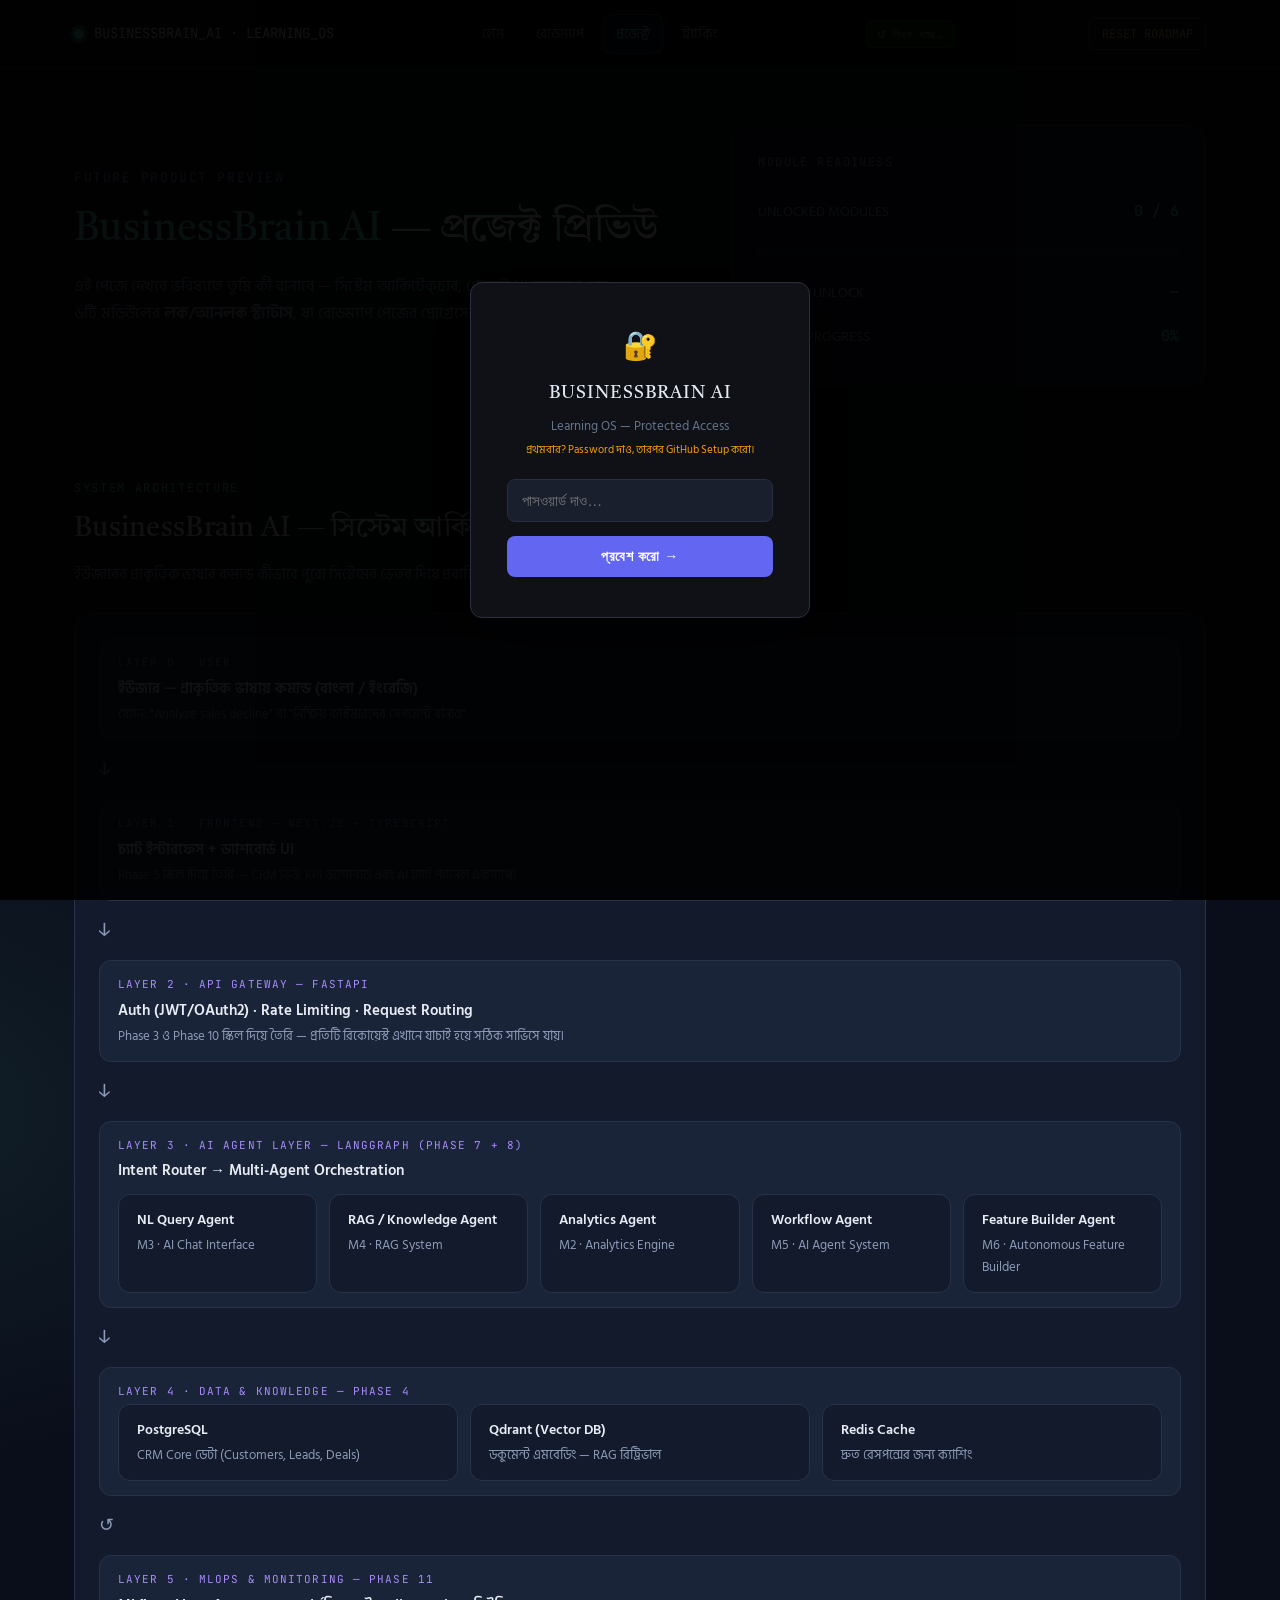
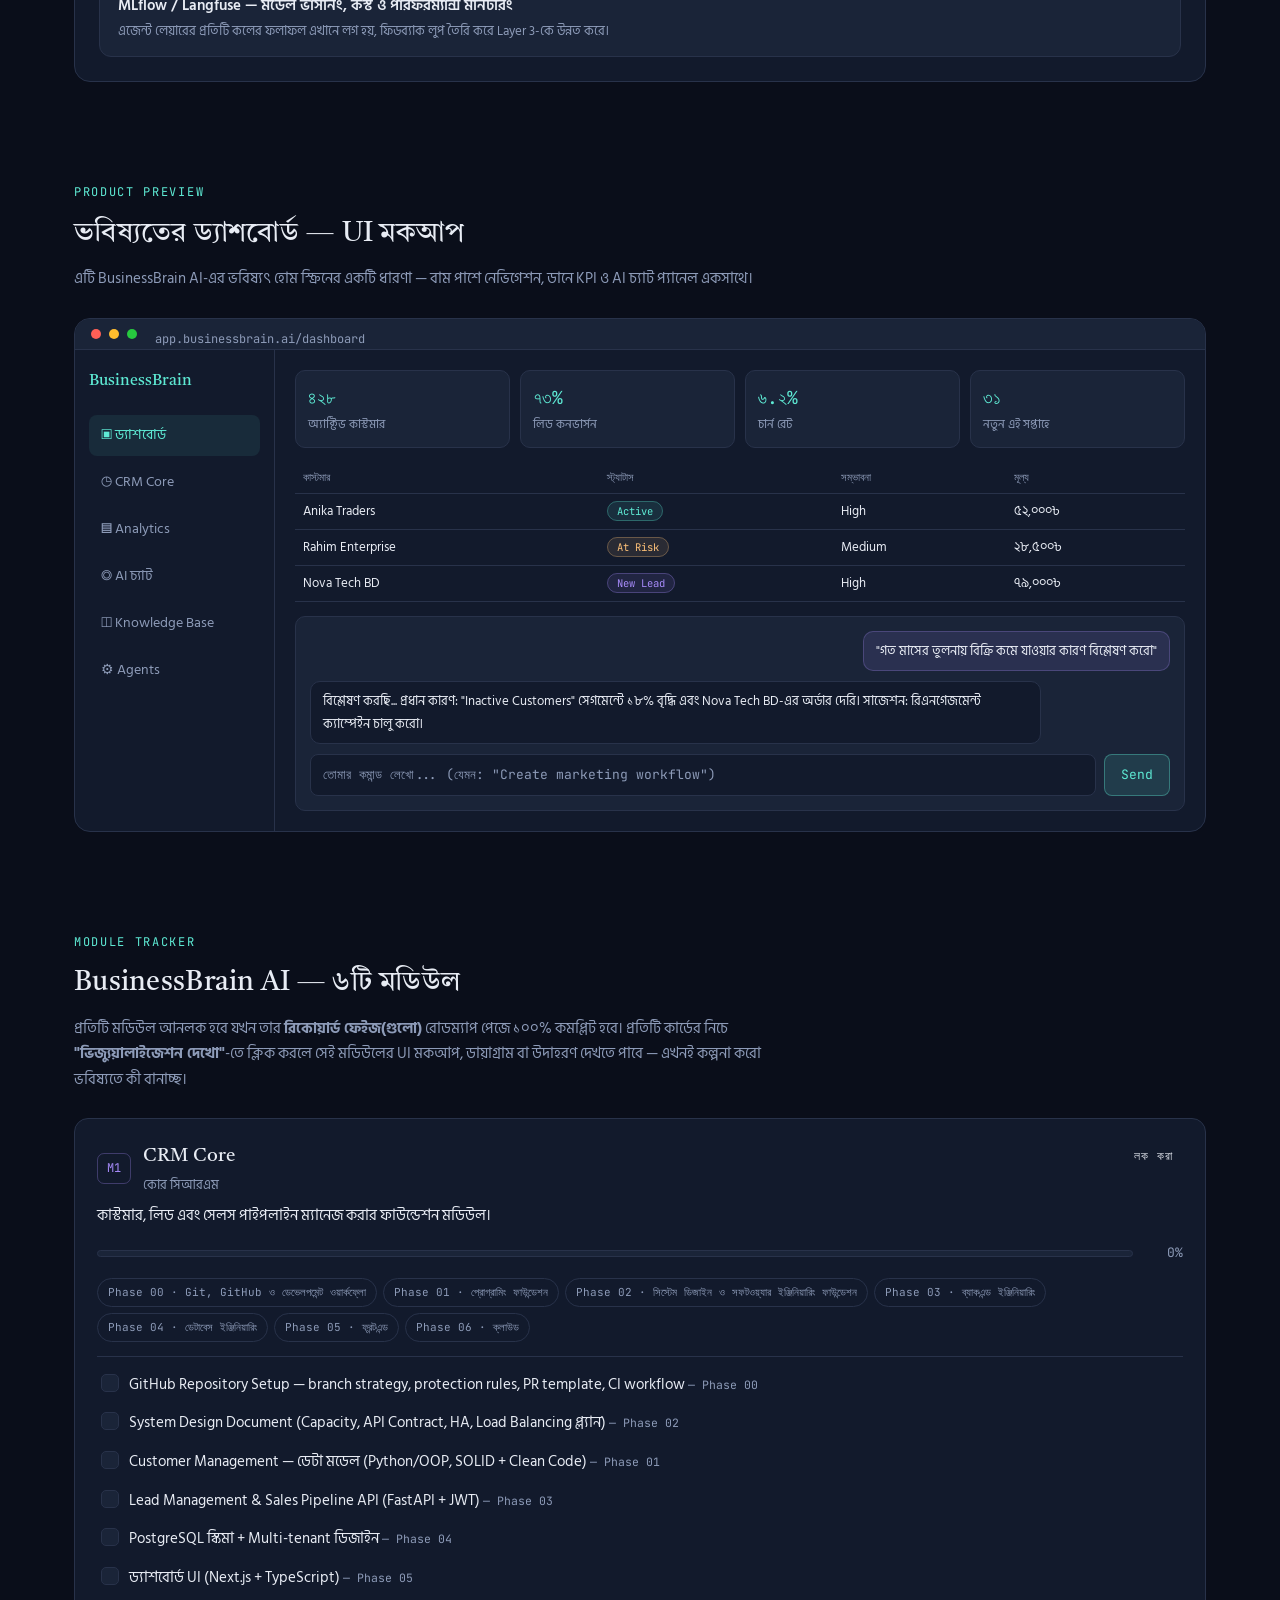
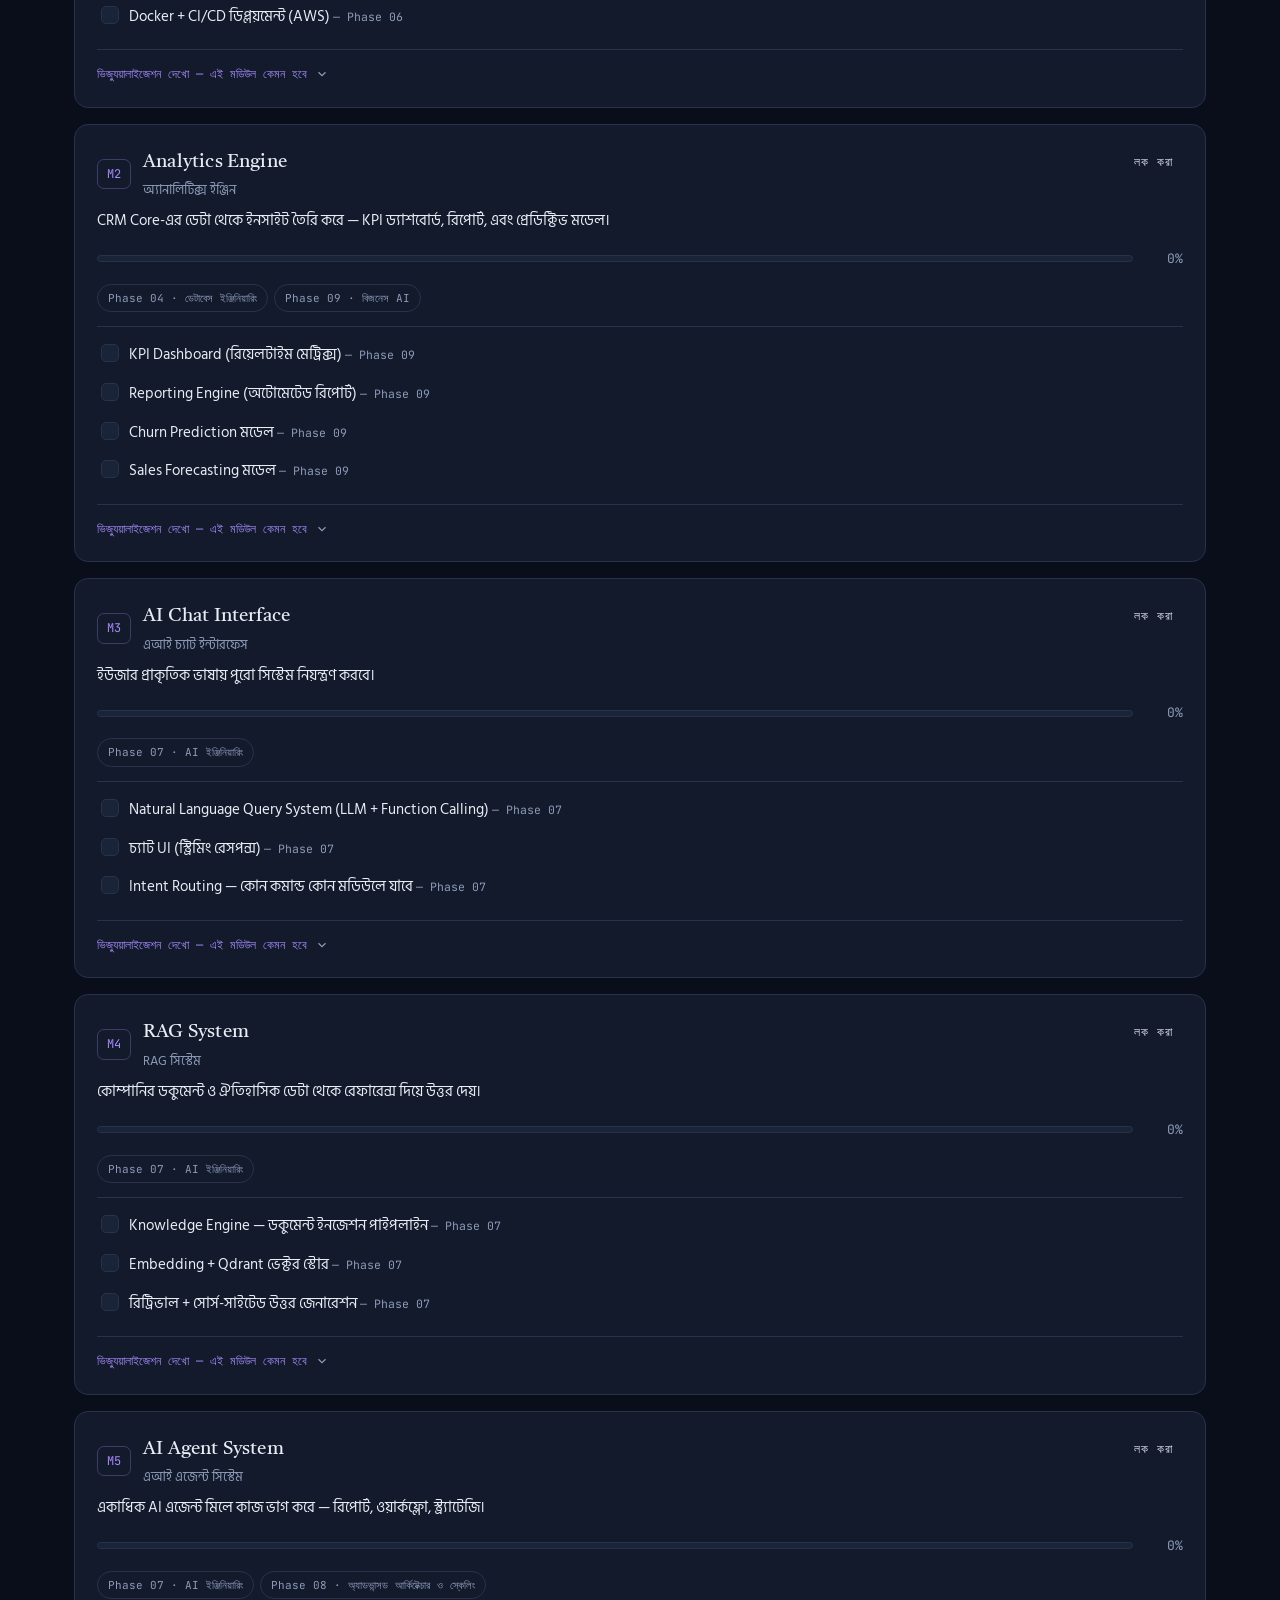
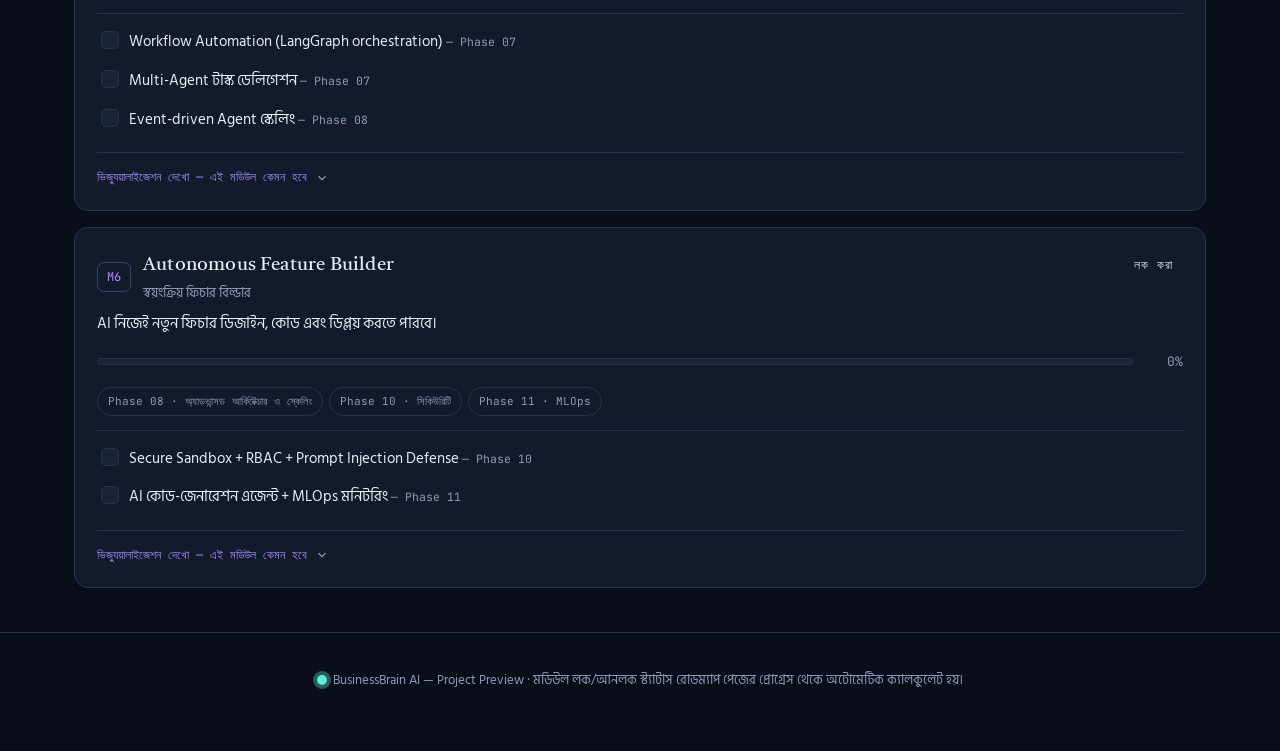
==== project.html @ 268c4698 "uodate" ====
<!DOCTYPE html>
<html lang="bn">
<head>
<meta charset="UTF-8">
<meta name="viewport" content="width=device-width, initial-scale=1.0">
<title>প্রজেক্ট — BusinessBrain AI Learning OS</title>
<link rel="stylesheet" href="assets/style.css">
</head>
<body>

<nav class="topnav">
  <div class="topnav-inner">
    <div class="brand"><span class="brand-dot"></span>BUSINESSBRAIN_AI · LEARNING_OS</div>
    <div class="page-links">
      <a href="index.html">হোম</a>
      <a href="roadmap.html">রোডম্যাপ</a>
      <a href="project.html" class="active">প্রজেক্ট</a>
      <a href="tracking.html">ট্র্যাকিং</a>
    </div>
    <span id="bbSyncBadge" class="bb-sync-badge bb-sync-idle" style="font-size:11px;">○ GitHub</span>
    <button class="reset-btn" onclick="resetAll()">RESET ROADMAP</button>
  </div>
</nav>

<header class="hero">
  <div class="wrap hero-grid">
    <div>
      <p class="eyebrow">Future Product Preview</p>
      <h1><span class="hl">BusinessBrain AI</span> — প্রজেক্ট প্রিভিউ</h1>
      <p class="hero-sub">এই পেজে দেখবে ভবিষ্যতে তুমি কী বানাবে — সিস্টেম আর্কিটেক্চার, প্রোডাক্ট UI মকআপ এবং ৬টি মডিউলের <strong>লক/আনলক স্ট্যাটাস</strong>, যা রোডম্যাপ পেজের প্রোগ্রেসের সাথে লাইভ সিঙ্ক থাকে।</p>
    </div>
    <div class="status-panel">
      <h4>Module Readiness</h4>
      <div class="status-row"><span>UNLOCKED MODULES</span><strong id="unlockedOut">0 / 6</strong></div>
      <div class="progress-track"><div class="progress-fill" id="moduleFill"></div></div>
      <div class="status-row"><span>NEXT TO UNLOCK</span><strong id="nextOut">—</strong></div>
      <div class="status-row"><span>TOTAL_PROGRESS</span><strong id="progressOut">0%</strong></div>
    </div>
  </div>
</header>

<!-- ===================== ARCHITECTURE ===================== -->
<section id="architecture">
  <div class="wrap">
    <div class="section-head">
      <p class="section-tag">System Architecture</p>
      <h2>BusinessBrain AI — সিস্টেম আর্কিটেক্চার</h2>
      <p class="section-desc">ইউজারের প্রাকৃতিক ভাষার কমান্ড কীভাবে পুরো সিস্টেমের ভেতর দিয়ে প্রবাহিত হয়ে রেজাল্ট হয়ে ফিরে আসে — উপর থেকে নিচে।</p>
    </div>
    <div class="arch-wrap">

      <div class="arch-layer">
        <span class="arch-label">Layer 0 · User</span>
        <div class="arch-name">ইউজার — প্রাকৃতিক ভাষায় কমান্ড (বাংলা / ইংরেজি)</div>
        <div class="arch-desc">যেমন: "Analyze sales decline" বা "নিষ্ক্রিয় কাস্টমারদের সেগমেন্ট বানাও"</div>
      </div>
      <div class="arch-row"><span class="arch-arrow">↓</span></div>

      <div class="arch-layer">
        <span class="arch-label">Layer 1 · Frontend — Next.js + TypeScript</span>
        <div class="arch-name">চ্যাট ইন্টারফেস + ড্যাশবোর্ড UI</div>
        <div class="arch-desc">Phase 5 স্কিল দিয়ে তৈরি — CRM ভিউ, KPI ড্যাশবোর্ড এবং AI চ্যাট প্যানেল একসাথে।</div>
      </div>
      <div class="arch-row"><span class="arch-arrow">↓</span></div>

      <div class="arch-layer">
        <span class="arch-label">Layer 2 · API Gateway — FastAPI</span>
        <div class="arch-name">Auth (JWT/OAuth2) · Rate Limiting · Request Routing</div>
        <div class="arch-desc">Phase 3 ও Phase 10 স্কিল দিয়ে তৈরি — প্রতিটি রিকোয়েস্ট এখানে যাচাই হয়ে সঠিক সার্ভিসে যায়।</div>
      </div>
      <div class="arch-row"><span class="arch-arrow">↓</span></div>

      <div class="arch-layer">
        <span class="arch-label">Layer 3 · AI Agent Layer — LangGraph (Phase 7 + 8)</span>
        <div class="arch-name" style="margin-bottom:10px;">Intent Router → Multi-Agent Orchestration</div>
        <div class="arch-split">
          <div class="arch-layer" style="background:var(--surface);">
            <div class="arch-name" style="font-size:13.5px;">NL Query Agent</div>
            <div class="arch-desc">M3 · AI Chat Interface</div>
          </div>
          <div class="arch-layer" style="background:var(--surface);">
            <div class="arch-name" style="font-size:13.5px;">RAG / Knowledge Agent</div>
            <div class="arch-desc">M4 · RAG System</div>
          </div>
          <div class="arch-layer" style="background:var(--surface);">
            <div class="arch-name" style="font-size:13.5px;">Analytics Agent</div>
            <div class="arch-desc">M2 · Analytics Engine</div>
          </div>
          <div class="arch-layer" style="background:var(--surface);">
            <div class="arch-name" style="font-size:13.5px;">Workflow Agent</div>
            <div class="arch-desc">M5 · AI Agent System</div>
          </div>
          <div class="arch-layer" style="background:var(--surface);">
            <div class="arch-name" style="font-size:13.5px;">Feature Builder Agent</div>
            <div class="arch-desc">M6 · Autonomous Feature Builder</div>
          </div>
        </div>
      </div>
      <div class="arch-row"><span class="arch-arrow">↓</span></div>

      <div class="arch-layer">
        <span class="arch-label">Layer 4 · Data &amp; Knowledge — Phase 4</span>
        <div class="arch-split">
          <div class="arch-layer" style="background:var(--surface);">
            <div class="arch-name" style="font-size:13.5px;">PostgreSQL</div>
            <div class="arch-desc">CRM Core ডেটা (Customers, Leads, Deals)</div>
          </div>
          <div class="arch-layer" style="background:var(--surface);">
            <div class="arch-name" style="font-size:13.5px;">Qdrant (Vector DB)</div>
            <div class="arch-desc">ডকুমেন্ট এমবেডিং — RAG রিট্রিভাল</div>
          </div>
          <div class="arch-layer" style="background:var(--surface);">
            <div class="arch-name" style="font-size:13.5px;">Redis Cache</div>
            <div class="arch-desc">দ্রুত রেসপন্সের জন্য ক্যাশিং</div>
          </div>
        </div>
      </div>
      <div class="arch-row"><span class="arch-arrow">↺</span></div>

      <div class="arch-layer">
        <span class="arch-label">Layer 5 · MLOps &amp; Monitoring — Phase 11</span>
        <div class="arch-name">MLflow / Langfuse — মডেল ভার্সনিং, কস্ট ও পারফরম্যান্স মনিটরিং</div>
        <div class="arch-desc">এজেন্ট লেয়ারের প্রতিটি কলের ফলাফল এখানে লগ হয়, ফিডব্যাক লুপ তৈরি করে Layer 3-কে উন্নত করে।</div>
      </div>

    </div>
  </div>
</section>

<!-- ===================== UI MOCKUP ===================== -->
<section id="preview">
  <div class="wrap">
    <div class="section-head">
      <p class="section-tag">Product Preview</p>
      <h2>ভবিষ্যতের ড্যাশবোর্ড — UI মকআপ</h2>
      <p class="section-desc">এটি BusinessBrain AI-এর ভবিষ্যৎ হোম স্ক্রিনের একটি ধারণা — বাম পাশে নেভিগেশন, ডানে KPI ও AI চ্যাট প্যানেল একসাথে।</p>
    </div>
    <div class="mockup-frame">
      <div class="mockup-titlebar">
        <span class="r"></span><span class="y"></span><span class="g"></span>
        <span class="url">app.businessbrain.ai/dashboard</span>
      </div>
      <div class="mockup-body">
        <div class="mockup-sidebar">
          <div class="logo">BusinessBrain</div>
          <div class="mockup-nav-item active">▣ ড্যাশবোর্ড</div>
          <div class="mockup-nav-item">◷ CRM Core</div>
          <div class="mockup-nav-item">▤ Analytics</div>
          <div class="mockup-nav-item">◎ AI চ্যাট</div>
          <div class="mockup-nav-item">◫ Knowledge Base</div>
          <div class="mockup-nav-item">⚙ Agents</div>
        </div>
        <div class="mockup-main">
          <div class="mockup-kpi-row">
            <div class="mockup-kpi"><div class="v">৪২৮</div><div class="l">অ্যাক্টিভ কাস্টমার</div></div>
            <div class="mockup-kpi"><div class="v">৭৩%</div><div class="l">লিড কনভার্সন</div></div>
            <div class="mockup-kpi"><div class="v">৬.২%</div><div class="l">চার্ন রেট</div></div>
            <div class="mockup-kpi"><div class="v">৩১</div><div class="l">নতুন এই সপ্তাহে</div></div>
          </div>

          <table class="mockup-table">
            <thead><tr><th>কাস্টমার</th><th>স্ট্যাটাস</th><th>সম্ভাবনা</th><th>মূল্য</th></tr></thead>
            <tbody>
              <tr><td>Anika Traders</td><td><span class="pill green">Active</span></td><td>High</td><td>৫২,০০০৳</td></tr>
              <tr><td>Rahim Enterprise</td><td><span class="pill amber">At Risk</span></td><td>Medium</td><td>২৮,৫০০৳</td></tr>
              <tr><td>Nova Tech BD</td><td><span class="pill purple">New Lead</span></td><td>High</td><td>৭৯,০০০৳</td></tr>
            </tbody>
          </table>

          <div class="mockup-chat">
            <div class="mockup-msg user">"গত মাসের তুলনায় বিক্রি কমে যাওয়ার কারণ বিশ্লেষণ করো"</div>
            <div class="mockup-msg ai">বিশ্লেষণ করছি... প্রধান কারণ: "Inactive Customers" সেগমেন্টে ১৮% বৃদ্ধি এবং Nova Tech BD-এর অর্ডার দেরি। সাজেশন: রিএনগেজমেন্ট ক্যাম্পেইন চালু করো।</div>
            <div class="mockup-input">
              <div>তোমার কমান্ড লেখো... (যেমন: "Create marketing workflow")</div>
              <button>Send</button>
            </div>
          </div>
        </div>
      </div>
    </div>
  </div>
</section>

<!-- ===================== MODULE TRACKER ===================== -->
<section id="modules">
  <div class="wrap">
    <div class="section-head">
      <p class="section-tag">Module Tracker</p>
      <h2>BusinessBrain AI — ৬টি মডিউল</h2>
      <p class="section-desc">প্রতিটি মডিউল আনলক হবে যখন তার <strong>রিকোয়ার্ড ফেইজ(গুলো)</strong> রোডম্যাপ পেজে ১০০% কমপ্লিট হবে। প্রতিটি কার্ডের নিচে <strong>"ভিজ্যুয়ালাইজেশন দেখো"</strong>-তে ক্লিক করলে সেই মডিউলের UI মকআপ, ডায়াগ্রাম বা উদাহরণ দেখতে পাবে — এখনই কল্পনা করো ভবিষ্যতে কী বানাচ্ছ।</p>
    </div>
    <div class="module-grid" id="moduleGrid"></div>
  </div>
</section>

<footer>
  <span class="brand-dot"></span>BusinessBrain AI — Project Preview · মডিউল লক/আনলক স্ট্যাটাস রোডম্যাপ পেজের প্রোগ্রেস থেকে অটোমেটিক ক্যালকুলেট হয়।
</footer>

<script src="assets/data.js"></script>
<script>
const phaseTitleMap = {};
ROADMAP.forEach(p => phaseTitleMap[p.id] = p);

const moduleGrid = document.getElementById('moduleGrid');

function chevronSVG(){
  return '<svg class="chevron" width="14" height="14" viewBox="0 0 24 24" fill="none" stroke="currentColor" stroke-width="2"><path d="M6 9l6 6 6-6"/></svg>';
}

function moduleVisualHTML(modId){
  if(modId === 'm1'){
    return `
      <p class="preview-subtitle">CRM Core চালু হলে এমন একটি Lead Pipeline (Kanban Board) দেখতে পাবে — প্রতিটি কার্ড একজন কাস্টমার/ডিল, কলামগুলো পাইপলাইন স্টেজ।</p>
      <div class="preview-block">
        <span class="preview-block-title">Lead Pipeline — Kanban Board</span>
        <div class="kanban-board">
          <div class="kanban-col">
            <span class="kanban-col-title">নতুন লিড</span>
            <div class="kanban-card">Bashundhara Group<span class="v">৮৫,০০০৳</span></div>
            <div class="kanban-card">Walton Digi-Tech<span class="v">৪২,০০০৳</span></div>
          </div>
          <div class="kanban-col">
            <span class="kanban-col-title">যোগাযোগ হয়েছে</span>
            <div class="kanban-card">Pran Group<span class="v">৬০,০০০৳</span></div>
            <div class="kanban-card">Nova Tech BD<span class="v">৭৯,০০০৳</span></div>
          </div>
          <div class="kanban-col">
            <span class="kanban-col-title">প্রস্তাব পাঠানো</span>
            <div class="kanban-card">Square Pharma<span class="v">১,২০,০০০৳</span></div>
          </div>
          <div class="kanban-col">
            <span class="kanban-col-title">জিতেছে ✓</span>
            <div class="kanban-card">Akij Group<span class="v">৯৫,০০০৳</span></div>
          </div>
        </div>
      </div>
      <div class="preview-block">
        <span class="preview-block-title">Customer 360° ভিউ</span>
        <p style="font-size:13.5px; color:var(--text); margin:0;">কোনো কার্ডে ক্লিক করলে সেই কাস্টমারের সম্পূর্ণ হিস্টোরি দেখা যাবে — যোগাযোগের তথ্য, অতীত অর্ডার, AI চ্যাট-এর মাধ্যমে দেওয়া নোট এবং Analytics Engine থেকে পাওয়া রিস্ক স্কোর — সব এক জায়গায়।</p>
      </div>
    `;
  }

  if(modId === 'm2'){
    return `
      <p class="preview-subtitle">Analytics Engine CRM Core-এর ডেটা থেকে এই ধরনের KPI চার্ট, সেগমেন্টেশন এবং রিস্ক রিপোর্ট তৈরি করবে।</p>
      <div class="preview-block">
        <span class="preview-block-title">মাসিক সেলস ফোরকাস্ট (লাখ টাকা)</span>
        <div class="bar-chart">
          <div class="bar-col"><span class="bv">৪২</span><div class="bar" style="height:70%;"></div><span class="bl">জানু</span></div>
          <div class="bar-col"><span class="bv">৪৮</span><div class="bar" style="height:80%;"></div><span class="bl">ফেব</span></div>
          <div class="bar-col"><span class="bv">৪৫</span><div class="bar" style="height:75%;"></div><span class="bl">মার্চ</span></div>
          <div class="bar-col"><span class="bv">৫২</span><div class="bar" style="height:87%;"></div><span class="bl">এপ্রিল</span></div>
          <div class="bar-col"><span class="bv">৬০</span><div class="bar" style="height:100%;"></div><span class="bl">মে</span></div>
          <div class="bar-col"><span class="bv">৫৮</span><div class="bar" style="height:97%;"></div><span class="bl">জুন</span></div>
        </div>
      </div>
      <div class="preview-block">
        <span class="preview-block-title">কাস্টমার সেগমেন্ট ব্রেকডাউন</span>
        <div class="donut-row">
          <div class="donut" style="background:conic-gradient(var(--accent) 0% 55%, var(--warn) 55% 80%, var(--border) 80% 100%);">
            <div class="donut-hole">৪২৮<br>টোটাল</div>
          </div>
          <div class="donut-legend">
            <div><span class="legend-dot" style="background:var(--accent);"></span>Active — ৫৫%</div>
            <div><span class="legend-dot" style="background:var(--warn);"></span>At Risk — ২৫%</div>
            <div><span class="legend-dot" style="background:var(--border);"></span>Inactive — ২০%</div>
          </div>
        </div>
      </div>
      <div class="preview-block">
        <span class="preview-block-title">চার্ন রিস্ক — টপ ৩</span>
        <table class="mockup-table">
          <thead><tr><th>কাস্টমার</th><th>রিস্ক স্কোর</th><th>সাজেশন</th></tr></thead>
          <tbody>
            <tr><td>Rahim Enterprise</td><td><span class="pill amber">৭৮%</span></td><td>রিএনগেজমেন্ট কল</td></tr>
            <tr><td>Nova Tech BD</td><td><span class="pill amber">৬৫%</span></td><td>ডিসকাউন্ট অফার</td></tr>
            <tr><td>City Traders</td><td><span class="pill green">৩১%</span></td><td>নিয়মিত ফলোআপ</td></tr>
          </tbody>
        </table>
      </div>
    `;
  }

  if(modId === 'm3'){
    return `
      <p class="preview-subtitle">AI Chat Interface ইউজারের লেখা কমান্ড বুঝে সঠিক এজেন্টে রাউট করবে এবং স্ট্রিমিং রেসপন্স দেখাবে।</p>
      <div class="preview-block">
        <span class="preview-block-title">উদাহরণ কথোপকথন</span>
        <div class="mockup-chat" style="flex:none;">
          <div class="mockup-msg user">"এই মাসের মোট সেল কত হয়েছে?"</div>
          <div class="mockup-msg ai">এই মাসে মোট বিক্রি ৫৮ লাখ টাকা — গত মাসের তুলনায় ৩.৬% কম। বিস্তারিত চার্ট Analytics Engine-এ দেখানো হচ্ছে।</div>
          <div class="mockup-msg user">"Create marketing workflow for inactive customers"</div>
          <div class="mockup-msg ai">Workflow Agent-কে রাউট করা হচ্ছে... ২০% নিষ্ক্রিয় কাস্টমারদের জন্য একটি ৩-স্টেপ রিএনগেজমেন্ট ক্যাম্পেইন তৈরি হয়েছে — অনুমোদনের জন্য অপেক্ষা করছে।</div>
        </div>
      </div>
      <div class="preview-block">
        <span class="preview-block-title">Intent Routing — কমান্ড কোথায় যায়</span>
        <table class="mockup-table">
          <thead><tr><th>ইউজার কমান্ড (উদাহরণ)</th><th>রাউট হবে</th><th>মডিউল</th></tr></thead>
          <tbody>
            <tr><td>"Analyze sales decline"</td><td>Analytics Agent</td><td><span class="pill purple">M2</span></td></tr>
            <tr><td>"আমাদের রিফান্ড পলিসি কী?"</td><td>RAG / Knowledge Agent</td><td><span class="pill purple">M4</span></td></tr>
            <tr><td>"Create marketing workflow"</td><td>Workflow Agent</td><td><span class="pill purple">M5</span></td></tr>
            <tr><td>"নতুন ফিচার যুক্ত করো..."</td><td>Feature Builder Agent</td><td><span class="pill purple">M6</span></td></tr>
          </tbody>
        </table>
      </div>
    `;
  }

  if(modId === 'm4'){
    return `
      <p class="preview-subtitle">RAG System কোম্পানির ডকুমেন্ট থেকে রেফারেন্স-সহ উত্তর দেওয়ার জন্য এই পাইপলাইন অনুসরণ করবে।</p>
      <div class="preview-block">
        <span class="preview-block-title">RAG পাইপলাইন</span>
        <div class="arch-wrap" style="padding:16px;">
          <div class="arch-layer">
            <span class="arch-label">Step 1 · Source</span>
            <div class="arch-name" style="font-size:13.5px;">ডকুমেন্ট সোর্স — Policy PDF, Product Docs, পুরোনো রিপোর্ট</div>
          </div>
          <div class="arch-row"><span class="arch-arrow">↓</span></div>
          <div class="arch-layer">
            <span class="arch-label">Step 2 · Chunking</span>
            <div class="arch-name" style="font-size:13.5px;">৫০০ টোকেনের চাঙ্কে ভাগ + ওভারল্যাপ</div>
          </div>
          <div class="arch-row"><span class="arch-arrow">↓</span></div>
          <div class="arch-layer">
            <span class="arch-label">Step 3 · Embedding</span>
            <div class="arch-name" style="font-size:13.5px;">এমবেডিং মডেল — টেক্সট → ভেক্টর</div>
          </div>
          <div class="arch-row"><span class="arch-arrow">↓</span></div>
          <div class="arch-layer">
            <span class="arch-label">Step 4 · Vector Store</span>
            <div class="arch-name" style="font-size:13.5px;">Qdrant — সেমান্টিক সার্চ ইনডেক্স</div>
          </div>
          <div class="arch-row"><span class="arch-arrow">↓</span></div>
          <div class="arch-layer">
            <span class="arch-label">Step 5 · Retrieval + Generation</span>
            <div class="arch-name" style="font-size:13.5px;">ইউজার কোয়েরি → Top-K চাঙ্ক রিট্রিভ → LLM + কনটেক্সট → সোর্স-সাইটেড উত্তর</div>
          </div>
        </div>
      </div>
      <div class="preview-block">
        <span class="preview-block-title">উদাহরণ</span>
        <div class="mockup-chat" style="flex:none;">
          <div class="mockup-msg user">"আমাদের রিফান্ড পলিসি কী?"</div>
          <div class="mockup-msg ai">কোনো প্রোডাক্ট ডেলিভারির ৭ দিনের মধ্যে রিটার্ন করা গেলে ফুল রিফান্ড দেওয়া হয়। <span class="pill green">সূত্র: Refund_Policy.pdf, পৃষ্ঠা ৩</span></div>
        </div>
      </div>
    `;
  }

  if(modId === 'm5'){
    return `
      <p class="preview-subtitle">AI Agent System একসাথে একাধিক এজেন্ট চালিয়ে জটিল কমান্ড সম্পন্ন করবে এবং নিজে থেকে ওয়ার্কফ্লো চালাতে পারবে।</p>
      <div class="preview-block">
        <span class="preview-block-title">মাল্টি-এজেন্ট অর্কেস্ট্রেশন</span>
        <div class="arch-wrap" style="padding:16px;">
          <div class="arch-layer">
            <span class="arch-label">Input</span>
            <div class="arch-name" style="font-size:13.5px;">ইউজার কমান্ড (Natural Language)</div>
          </div>
          <div class="arch-row"><span class="arch-arrow">↓</span></div>
          <div class="arch-layer">
            <span class="arch-label">Orchestrator</span>
            <div class="arch-name" style="font-size:13.5px;">Router Agent (LangGraph) — টাস্ক ভেঙে সাব-এজেন্টদের দেয়</div>
          </div>
          <div class="arch-row"><span class="arch-arrow">↓</span></div>
          <div class="arch-split">
            <div class="arch-layer" style="background:var(--surface);"><div class="arch-name" style="font-size:13px;">Analytics Agent</div></div>
            <div class="arch-layer" style="background:var(--surface);"><div class="arch-name" style="font-size:13px;">CRM Agent</div></div>
            <div class="arch-layer" style="background:var(--surface);"><div class="arch-name" style="font-size:13px;">RAG Agent</div></div>
            <div class="arch-layer" style="background:var(--surface);"><div class="arch-name" style="font-size:13px;">Notification Agent</div></div>
          </div>
          <div class="arch-row"><span class="arch-arrow">↓</span></div>
          <div class="arch-layer">
            <span class="arch-label">Output</span>
            <div class="arch-name" style="font-size:13.5px;">সব এজেন্টের রেজাল্ট একসাথে করে চূড়ান্ত উত্তর/অ্যাকশন</div>
          </div>
        </div>
      </div>
      <div class="preview-block">
        <span class="preview-block-title">উদাহরণ: অটোমেটেড ওয়ার্কফ্লো</span>
        <div class="flow-row">
          <div class="flow-box"><span class="ft">Trigger</span>নতুন লিড তৈরি হলে</div>
          <span class="flow-arrow">→</span>
          <div class="flow-box"><span class="ft">Wait</span>৫ মিনিট পর</div>
          <span class="flow-arrow">→</span>
          <div class="flow-box"><span class="ft">Action</span>ওয়েলকাম ইমেইল পাঠাও</div>
          <span class="flow-arrow">→</span>
          <div class="flow-box"><span class="ft">Action</span>CRM-এ স্ট্যাটাস আপডেট করো</div>
        </div>
      </div>
    `;
  }

  if(modId === 'm6'){
    return `
      <p class="preview-subtitle">Autonomous Feature Builder একটি ফিডব্যাক লুপ — নতুন ফিচার রিকোয়েস্ট থেকে শুরু করে নিরাপদে কোড জেনারেট, টেস্ট ও ডিপ্লয় করা পর্যন্ত।</p>
      <div class="preview-block">
        <span class="preview-block-title">ফিচার বিল্ড লুপ</span>
        <div class="arch-wrap" style="padding:16px;">
          <div class="arch-layer">
            <span class="arch-label">Step 1</span>
            <div class="arch-name" style="font-size:13.5px;">ফিচার রিকোয়েস্ট / রোডম্যাপ গ্যাপ ডিটেকশন</div>
          </div>
          <div class="arch-row"><span class="arch-arrow">↓</span></div>
          <div class="arch-layer">
            <span class="arch-label">Step 2</span>
            <div class="arch-name" style="font-size:13.5px;">AI Code-Gen Agent — কোড + টেস্ট লেখে</div>
          </div>
          <div class="arch-row"><span class="arch-arrow">↓</span></div>
          <div class="arch-layer">
            <span class="arch-label">Step 3</span>
            <div class="arch-name" style="font-size:13.5px;">Secure Sandbox-এ টেস্ট (RBAC + Prompt Injection Defense)</div>
          </div>
          <div class="arch-row"><span class="arch-arrow">↓</span></div>
          <div class="arch-layer">
            <span class="arch-label">Step 4</span>
            <div class="arch-name" style="font-size:13.5px;">হিউম্যান রিভিউ গেট — অনুমোদন</div>
          </div>
          <div class="arch-row"><span class="arch-arrow">↓</span></div>
          <div class="arch-layer">
            <span class="arch-label">Step 5</span>
            <div class="arch-name" style="font-size:13.5px;">ডিপ্লয় + MLOps মনিটরিং (MLflow/Langfuse)</div>
          </div>
          <div class="arch-row"><span class="arch-arrow">↺</span></div>
        </div>
      </div>
      <div class="preview-block">
        <span class="preview-block-title">উদাহরণ ফিচার রিকোয়েস্ট</span>
        <div class="feature-card">
          <div class="req"><span class="label">Request</span>"কাস্টমারদের জন্মদিনে অটো-ডিসকাউন্ট কুপন পাঠাও"</div>
          <div class="step-list">
            <div class="step-row">কোড জেনারেট হয়েছে <span class="pill green">✓ সম্পন্ন</span></div>
            <div class="step-row">স্যান্ডবক্স টেস্ট পাস <span class="pill green">✓ সম্পন্ন</span></div>
            <div class="step-row">হিউম্যান রিভিউ <span class="pill amber">⏳ অপেক্ষমান</span></div>
            <div class="step-row">প্রোডাকশন ডিপ্লয় <span class="pill purple">— বাকি</span></div>
          </div>
        </div>
      </div>
    `;
  }

  return '';
}

function buildModuleCard(mod){
  const card = document.createElement('div');
  card.className = 'module-card';
  card.id = mod.id;

  const reqPills = mod.requiredPhases.map(pid => {
    const ph = phaseTitleMap[pid];
    return `<span class="req-pill" id="req-${mod.id}-${pid}">Phase ${ph.num} · ${ph.title}</span>`;
  }).join('');

  const subtasks = mod.subtasks.map((st, i) => {
    const id = mod.id + '-s' + i;
    const ph = phaseTitleMap[st.phase];
    return `<label class="check"><input type="checkbox" data-id="${id}"><span class="box"></span><span class="label-text">${st.name} <span class="mono" style="color:var(--muted); font-size:11.5px;">— Phase ${ph.num}</span></span></label>`;
  }).join('');

  card.innerHTML = `
    <div class="module-head">
      <div class="module-head-left">
        <span class="module-code">${mod.code}</span>
        <div>
          <h3>${mod.name}</h3>
          <div class="module-sub">${mod.name_bn}</div>
        </div>
      </div>
      <span class="status-badge" id="badge-${mod.id}">লক করা</span>
    </div>
    <p class="desc">${mod.desc}</p>
    <div class="module-progress-row">
      <div class="mini-progress"><div class="mini-fill" id="fill-${mod.id}"></div></div>
      <span class="mini-pct" id="pct-${mod.id}">0%</span>
    </div>
    <div class="req-row">${reqPills}</div>
    <div class="subtask-list">${subtasks}</div>
    <details class="module-preview">
      <summary>ভিজ্যুয়ালাইজেশন দেখো — এই মডিউল কেমন হবে ${chevronSVG()}</summary>
      ${moduleVisualHTML(mod.id)}
    </details>
  `;
  return card;
}

MODULES.forEach(mod => moduleGrid.appendChild(buildModuleCard(mod)));

const state = bbLoadProgress();
document.querySelectorAll('input[type="checkbox"][data-id]').forEach(cb => {
  cb.checked = bbIsChecked(state, cb.dataset.id);
  cb.addEventListener('change', () => {
    bbSetChecked(state, cb.dataset.id, cb.checked);
    render();
  });
});

function render(){
  const s = bbComputeStats();

  let unlockedCount = 0;
  let nextToUnlock = null;

  MODULES.forEach(mod => {
    const m = s.perModule[mod.id];
    document.getElementById('fill-' + mod.id).style.width = m.pct + '%';
    document.getElementById('pct-' + mod.id).textContent = m.pct + '%';

    const badge = document.getElementById('badge-' + mod.id);
    const card = document.getElementById(mod.id);
    if(m.unlocked){
      badge.textContent = 'আনলকড';
      badge.className = 'status-badge unlocked';
      card.className = 'module-card unlocked';
      unlockedCount++;
    } else {
      badge.textContent = `লকড — ${m.requiredProgress}% রেডি`;
      badge.className = 'status-badge locked';
      card.className = 'module-card locked';
      if(!nextToUnlock || m.requiredProgress > nextToUnlock.pct){
        nextToUnlock = { name: mod.name, pct: m.requiredProgress };
      }
    }

    mod.requiredPhases.forEach(pid => {
      const pill = document.getElementById(`req-${mod.id}-${pid}`);
      if(s.perPhase[pid].pct === 100) pill.classList.add('done');
      else pill.classList.remove('done');
    });
  });

  document.getElementById('unlockedOut').textContent = unlockedCount + ' / ' + MODULES.length;
  document.getElementById('moduleFill').style.width = Math.round((unlockedCount / MODULES.length) * 100) + '%';
  document.getElementById('nextOut').textContent = nextToUnlock ? `${nextToUnlock.name} (${nextToUnlock.pct}%)` : 'সব আনলকড!';
  document.getElementById('progressOut').textContent = s.overallPct + '%';
}

function resetAll(){
  const sure = confirm('তুমি কি নিশ্চিত? "RESET ROADMAP" — এই কমান্ডে সম্পূর্ণ প্রোগ্রেস ০% এ ফিরে যাবে (সব পেজে)।');
  if(!sure) return;
  bbResetProgress();
  document.querySelectorAll('input[type="checkbox"][data-id]').forEach(cb => cb.checked = false);
  render();
}

async function init() {
  const result = await bbInitPage();
  if (result.shareMode) {
    const resetBtn = document.querySelector('.reset-btn');
    if (resetBtn) resetBtn.style.display = 'none';
    const ghBtn = document.getElementById('ghSetupBtn');
    if (ghBtn) ghBtn.style.display = 'none';
    const shareBtn = document.getElementById('shareBtn');
    if (shareBtn) shareBtn.style.display = 'none';
    const banner = document.createElement('div');
    banner.style.cssText = 'background:#1e293b;color:#94a3b8;text-align:center;padding:8px;font-size:12px;letter-spacing:0.5px;';
    banner.textContent = '👁 VIEW ONLY — শেয়ার লিংকে এসেছো, কোনো পরিবর্তন সেভ হবে না';
    document.body.insertBefore(banner, document.body.firstChild);
    // Disable all checkboxes
    document.querySelectorAll('input[type="checkbox"][data-id]').forEach(cb => { cb.disabled = true; });
  }
  render();
}
init();
</script>
</body>
</html>
---- assets/style.css ----
@import url('https://fonts.googleapis.com/css2?family=Tiro+Bangla:ital@0;1&family=Hind+Siliguri:wght@300;400;500;600;700&family=JetBrains+Mono:wght@400;500;700&display=swap');

:root{
  --bg:#0a0e1a;
  --surface:#121a2c;
  --surface-2:#1a2438;
  --border:#28324a;
  --text:#e8ecf4;
  --muted:#8d9bb8;
  --accent:#5eead4;
  --accent-2:#a78bfa;
  --warn:#fbbf77;
  --danger:#f4977a;
  --done-glow: rgba(94,234,212,0.35);
  --warn-glow: rgba(251,191,119,0.30);
}

*{box-sizing:border-box;}
html{scroll-behavior:smooth;}
body{
  margin:0;
  background:
    radial-gradient(900px 500px at 85% -10%, rgba(167,139,250,0.10), transparent 60%),
    radial-gradient(900px 600px at -10% 20%, rgba(94,234,212,0.08), transparent 60%),
    var(--bg);
  color:var(--text);
  font-family:'Hind Siliguri', sans-serif;
  line-height:1.7;
  -webkit-font-smoothing:antialiased;
}
::selection{ background:rgba(94,234,212,0.25); }
a{color:var(--accent); text-decoration:none;}
h1,h2,h3,h4{ font-family:'Tiro Bangla', serif; font-weight:400; margin:0; letter-spacing:0.01em; }
.wrap{max-width:1180px; margin:0 auto; padding:0 24px;}
.mono{ font-family:'JetBrains Mono', monospace; }

/* ---------- TOP NAV (shared across pages) ---------- */
.topnav{
  position:sticky; top:0; z-index:50;
  background:rgba(10,14,26,0.82);
  backdrop-filter:blur(10px);
  border-bottom:1px solid var(--border);
}
.topnav-inner{
  display:flex; align-items:center; justify-content:space-between;
  padding:14px 24px; max-width:1180px; margin:0 auto; gap:16px; flex-wrap:wrap;
}
.brand{
  display:flex; align-items:center; gap:10px;
  font-family:'JetBrains Mono', monospace; font-size:14px; color:var(--text); white-space:nowrap;
}
.brand-dot{ width:10px; height:10px; border-radius:50%; background:var(--accent);
  box-shadow:0 0 0 4px var(--done-glow); flex-shrink:0; }
.page-links{ display:flex; gap:6px; flex-wrap:wrap; font-size:14px; }
.page-links a{
  color:var(--muted); padding:7px 12px; border-radius:8px; border:1px solid transparent;
  transition:all .15s;
}
.page-links a:hover{ color:var(--accent); background:var(--surface-2); }
.page-links a.active{ color:var(--accent); border-color:rgba(94,234,212,0.3); background:rgba(94,234,212,0.06); }
.nav-links{ display:flex; gap:18px; flex-wrap:wrap; font-size:14px; }
.nav-links a{ color:var(--muted); }
.nav-links a:hover{ color:var(--accent); }
.reset-btn{
  font-family:'JetBrains Mono', monospace; font-size:12px;
  background:transparent; color:var(--warn);
  border:1px solid rgba(251,191,119,0.4); border-radius:6px;
  padding:7px 12px; cursor:pointer; white-space:nowrap;
  transition:background .15s, color .15s;
}
.reset-btn:hover{ background:rgba(251,191,119,0.1); }

/* ---------- HERO / PAGE HEADER ---------- */
.hero{ padding:56px 0 36px; }
.hero-grid{ display:grid; grid-template-columns: 1.3fr 1fr; gap:40px; align-items:center; }
.eyebrow{
  font-family:'JetBrains Mono', monospace; font-size:13px; letter-spacing:0.12em;
  color:var(--accent-2); text-transform:uppercase; margin:0 0 14px;
}
.hero h1{ font-size:40px; line-height:1.35; margin-bottom:16px; }
.hero h1 .hl{ color:var(--accent); }
.hero h1 .hl2{ color:var(--accent-2); }
.hero-sub{ color:var(--muted); font-size:16px; max-width:560px; }

.status-panel{
  background:var(--surface); border:1px solid var(--border); border-radius:16px; padding:26px;
}
.status-panel h4{
  font-family:'JetBrains Mono', monospace; font-size:12px; color:var(--muted);
  letter-spacing:0.12em; text-transform:uppercase; margin-bottom:18px;
}
.status-row{
  display:flex; justify-content:space-between; align-items:baseline;
  padding:9px 0; border-bottom:1px solid var(--border); font-size:14px;
}
.status-row:last-child{ border-bottom:none; }
.status-row span{ color:var(--muted); }
.status-row strong{
  font-family:'JetBrains Mono', monospace; font-weight:600; font-size:15px; color:var(--accent);
}
.progress-track{
  height:8px; border-radius:99px; background:var(--surface-2);
  overflow:hidden; margin:14px 0; border:1px solid var(--border);
}
.progress-fill{
  height:100%; width:0%;
  background:linear-gradient(90deg, var(--accent), var(--accent-2));
  border-radius:99px; transition:width .5s ease;
}

/* ---------- SECTION BASE ---------- */
section{ padding:44px 0; }
.section-head{ margin-bottom:26px; }
.section-tag{
  font-family:'JetBrains Mono', monospace; font-size:12px; letter-spacing:0.14em;
  color:var(--accent); text-transform:uppercase; margin-bottom:8px;
}
.section-head h2{ font-size:28px; }
.section-desc{ color:var(--muted); font-size:15px; margin-top:8px; max-width:700px; }

/* ---------- NAV CARDS (index page) ---------- */
.nav-card-grid{ display:grid; grid-template-columns:repeat(auto-fit,minmax(260px,1fr)); gap:18px; }
.nav-card{
  background:var(--surface); border:1px solid var(--border); border-radius:16px;
  padding:24px; display:flex; flex-direction:column; gap:10px; transition:all .2s;
}
.nav-card:hover{ border-color:rgba(94,234,212,0.35); transform:translateY(-2px); }
.nav-card .tag{
  font-family:'JetBrains Mono', monospace; font-size:11px; letter-spacing:0.14em;
  color:var(--accent-2); text-transform:uppercase;
}
.nav-card h3{ font-size:20px; }
.nav-card p{ color:var(--muted); font-size:14px; margin:0; }
.nav-card .go{ margin-top:auto; font-family:'JetBrains Mono', monospace; font-size:13px; color:var(--accent); }

/* ---------- VISION ---------- */
.vision-card{ background:var(--surface); border:1px solid var(--border); border-radius:16px; padding:32px; }
.chip-row{ display:flex; flex-wrap:wrap; gap:10px; margin:18px 0; }
.chip{
  font-family:'JetBrains Mono', monospace; font-size:12.5px;
  background:var(--surface-2); border:1px solid var(--border);
  border-radius:99px; padding:7px 14px; color:var(--accent-2);
}
.cap-grid{ display:grid; grid-template-columns:repeat(auto-fit,minmax(220px,1fr)); gap:12px; margin-top:18px; }
.cap-item{
  display:flex; align-items:flex-start; gap:10px;
  background:var(--surface-2); border:1px solid var(--border);
  border-radius:10px; padding:12px 14px; font-size:14px;
}
.cap-item .dot{ flex:0 0 8px; width:8px; height:8px; border-radius:50%; background:var(--accent); margin-top:7px; }

/* ---------- RULES GRID ---------- */
.rules-grid{ display:grid; grid-template-columns:repeat(auto-fit,minmax(240px,1fr)); gap:14px; }
.rule-card{ background:var(--surface); border:1px solid var(--border); border-radius:12px; padding:18px; }
.rule-num{ font-family:'JetBrains Mono', monospace; font-size:12px; color:var(--accent-2); margin-bottom:8px; display:block; }
.rule-card p{ margin:0; font-size:14.5px; }

/* ---------- TIMELINE / SPINE ---------- */
.timeline{ position:relative; padding-left:64px; }
.phase{ position:relative; margin-bottom:18px; }
.phase::before{
  content:''; position:absolute; left:21px; top:46px; bottom:-18px; width:2px; background:var(--border);
}
.phase:last-child::before{ display:none; }
.phase-node{
  position:absolute; left:-2px; top:0; width:44px; height:44px;
  border-radius:50%; background:var(--surface-2); border:2px solid var(--border);
  display:flex; align-items:center; justify-content:center;
  font-family:'JetBrains Mono', monospace; font-size:13px; font-weight:600;
  color:var(--muted); transition:all .3s ease; z-index:2;
}
.phase-node.active{ border-color:var(--warn); color:var(--warn); box-shadow:0 0 0 6px var(--warn-glow); }
.phase-node.complete{ border-color:var(--accent); color:var(--accent); background:rgba(94,234,212,0.10); box-shadow:0 0 0 6px var(--done-glow); }

.phase-card{ background:var(--surface); border:1px solid var(--border); border-radius:14px; overflow:hidden; }
.phase-card[open]{ border-color:rgba(94,234,212,0.35); }
.phase-card summary{
  list-style:none; cursor:pointer;
  display:flex; align-items:center; justify-content:space-between; gap:16px; padding:16px 20px;
}
.phase-card summary::-webkit-details-marker{ display:none; }
.phase-title{ display:flex; flex-direction:column; gap:2px; min-width:0; }
.phase-label{
  font-family:'JetBrains Mono', monospace; font-size:11px; letter-spacing:0.14em;
  color:var(--muted); text-transform:uppercase;
}
.phase-title h3{ font-size:18px; }
.phase-meta{ display:flex; align-items:center; gap:12px; flex:0 0 auto; }
.mini-progress{ width:90px; height:6px; background:var(--surface-2); border-radius:99px; overflow:hidden; border:1px solid var(--border); }
.mini-fill{ height:100%; width:0%; background:linear-gradient(90deg, var(--accent), var(--accent-2)); transition:width .4s ease; }
.mini-pct{ font-family:'JetBrains Mono', monospace; font-size:13px; color:var(--muted); min-width:38px; text-align:right; }
.chevron{ transition:transform .25s ease; flex-shrink:0; color:var(--muted); }
.phase-card[open] .chevron{ transform:rotate(180deg); }

.phase-body{ padding:0 20px 18px 20px; border-top:1px solid var(--border); padding-top:14px; margin-top:2px; }
.checklist-grid{ display:grid; grid-template-columns:repeat(auto-fit,minmax(230px,1fr)); gap:4px 18px; }

.check{
  display:flex; align-items:flex-start; gap:10px; cursor:pointer;
  padding:6px 4px; border-radius:8px; font-size:14.5px; transition:background .15s; user-select:none;
}
.check:hover{ background:var(--surface-2); }
.check input{ display:none; }
.box{
  flex:0 0 18px; width:18px; height:18px; border-radius:5px; margin-top:1px;
  border:1.5px solid var(--border); background:var(--surface-2);
  display:flex; align-items:center; justify-content:center; transition:all .15s ease;
}
.box::after{
  content:''; width:9px; height:9px; border-radius:2px;
  background:var(--accent); opacity:0; transform:scale(.4); transition:all .15s ease;
}
.check input:checked + .box{ border-color:var(--accent); background:rgba(94,234,212,0.08); }
.check input:checked + .box::after{ opacity:1; transform:scale(1); }
.check input:checked ~ .label-text{ color:var(--muted); text-decoration:line-through; text-decoration-color:var(--border); }
.label-text{ transition:color .15s; }

/* ---------- EXTRAS (Django/Flask — optional career-breadth) ---------- */
.extras-section{
  margin-top:18px; padding-top:18px; border-top:1px dashed var(--border);
}
.extras-title{
  font-family:'JetBrains Mono', monospace; font-size:11.5px; letter-spacing:0.12em;
  color:var(--warn); text-transform:uppercase; margin-bottom:12px; display:block;
}
.extra-card{
  background:var(--surface-2); border:1px solid var(--border); border-radius:12px;
  padding:18px; margin-bottom:14px;
}
.extra-card:last-of-type{ margin-bottom:0; }
.extra-head{ display:flex; align-items:center; justify-content:space-between; gap:12px; flex-wrap:wrap; margin-bottom:8px; }
.extra-head h5{ font-size:16px; font-family:'Tiro Bangla', serif; font-weight:400; margin:0; color:var(--text); }
.extra-tag{
  font-family:'JetBrains Mono', monospace; font-size:11px;
  color:var(--warn); border:1px solid rgba(251,191,119,0.35); background:rgba(251,191,119,0.08);
  border-radius:99px; padding:4px 11px;
}
.extra-desc{ font-size:13.5px; color:var(--muted); margin:0 0 12px; }
.extra-progress-row{ display:flex; align-items:center; gap:12px; margin-bottom:12px; }
.extra-progress-row .mini-progress{ flex:1; width:auto; height:6px; }
.extra-progress-row .mini-progress .mini-fill{ background:linear-gradient(90deg, var(--warn), var(--accent-2)); }
.framework-note{
  margin-top:16px; background:rgba(167,139,250,0.06); border:1px solid rgba(167,139,250,0.25);
  border-radius:10px; padding:14px 16px; font-size:14px;
}
.framework-note .label{
  font-family:'JetBrains Mono', monospace; font-size:11px; letter-spacing:0.12em;
  color:var(--accent-2); text-transform:uppercase; margin-bottom:6px; display:block;
}

/* ---------- LEARN BLOCK (roadmap page) ---------- */
.learn-block{
  margin-top:14px; padding-top:14px; border-top:1px dashed var(--border);
  display:grid; grid-template-columns:repeat(auto-fit,minmax(220px,1fr)); gap:16px;
}
.learn-col h4{
  font-family:'JetBrains Mono', monospace; font-size:11.5px; letter-spacing:0.1em;
  color:var(--accent-2); text-transform:uppercase; margin-bottom:8px;
}
.learn-col ul{ margin:0; padding-left:18px; font-size:13.5px; }
.learn-col li{ margin-bottom:4px; }
.learn-col p{ font-size:13.5px; margin:0; color:var(--text); }
.build-box{
  margin-top:14px; background:var(--surface-2); border:1px solid rgba(94,234,212,0.25);
  border-radius:10px; padding:14px 16px; font-size:14px;
}
.build-box .label{
  font-family:'JetBrains Mono', monospace; font-size:11px; letter-spacing:0.12em;
  color:var(--accent); text-transform:uppercase; margin-bottom:6px; display:block;
}

/* ---------- COMMANDS ---------- */
.cmd-grid{ display:grid; grid-template-columns:repeat(auto-fit,minmax(280px,1fr)); gap:16px; }
.cmd-card{ background:var(--surface); border:1px solid var(--border); border-radius:14px; padding:20px; display:flex; flex-direction:column; gap:12px; }
.cmd-head{ display:flex; align-items:center; gap:10px; }
.cmd-tag{
  font-family:'JetBrains Mono', monospace; font-size:13px; font-weight:600;
  color:var(--accent); background:rgba(94,234,212,0.08);
  border:1px solid rgba(94,234,212,0.25); border-radius:7px; padding:5px 10px;
}
.cmd-card h4{ font-size:15px; font-family:'Hind Siliguri', sans-serif; font-weight:600; margin:0; color:var(--text); }
.cmd-example{
  font-family:'JetBrains Mono', monospace; font-size:12.5px; color:var(--muted);
  background:var(--surface-2); border:1px solid var(--border); border-radius:8px;
  padding:10px 12px; white-space:pre-wrap; line-height:1.6;
}
.cmd-card ul{ margin:0; padding-left:20px; font-size:14px; color:var(--text); }
.cmd-card ul li{ margin-bottom:4px; }

/* ---------- EVOLUTION + FUTURE ---------- */
.evo-grid{ display:grid; grid-template-columns:1.1fr 1fr; gap:24px; }
.evo-list{ background:var(--surface); border:1px solid var(--border); border-radius:14px; padding:24px; list-style:none; margin:0; counter-reset:evo; }
.evo-list li{ counter-increment:evo; display:flex; gap:14px; padding:10px 0; border-bottom:1px solid var(--border); font-size:14.5px; }
.evo-list li:last-child{ border-bottom:none; }
.evo-list li::before{ content:counter(evo, decimal-leading-zero); font-family:'JetBrains Mono', monospace; font-size:13px; color:var(--accent-2); flex:0 0 28px; }
.future-card{ background:var(--surface); border:1px solid var(--border); border-radius:14px; padding:24px; }
.future-card p{ color:var(--muted); font-size:14px; margin:0 0 14px; }
.tag-grid{ display:flex; flex-wrap:wrap; gap:10px; }
.tag{
  font-family:'JetBrains Mono', monospace; font-size:12.5px;
  border:1px solid rgba(167,139,250,0.35); color:var(--accent-2);
  background:rgba(167,139,250,0.08); border-radius:8px; padding:7px 12px;
}

/* ---------- TERMINAL ---------- */
.terminal{ background:#0d1117; border:1px solid var(--border); border-radius:14px; overflow:hidden; }
.terminal-bar{ display:flex; gap:8px; align-items:center; padding:12px 16px; background:var(--surface-2); border-bottom:1px solid var(--border); }
.terminal-bar span{ width:11px; height:11px; border-radius:50%; display:inline-block; }
.terminal-bar .r{ background:#ff5f56; } .terminal-bar .y{ background:#ffbd2e; } .terminal-bar .g{ background:#27c93f; }
.terminal-bar .title{ margin-left:8px; font-family:'JetBrains Mono', monospace; font-size:12px; color:var(--muted); }
.terminal-body{ padding:20px 24px; font-family:'JetBrains Mono', monospace; font-size:13.5px; color:var(--accent); line-height:2.1; }
.terminal-body .muted{ color:var(--muted); }
.terminal-body .end{ color:var(--accent-2); margin-top:8px; display:inline-block; }

/* ---------- MODULE CARDS (project page) ---------- */
.module-grid{ display:flex; flex-direction:column; gap:16px; }
.module-card{
  background:var(--surface); border:1px solid var(--border); border-radius:14px; padding:22px;
  position:relative; transition:border-color .2s;
}
.module-card.unlocked{ border-color:rgba(94,234,212,0.3); }
.module-card.locked{ opacity:0.78; }
.module-head{ display:flex; align-items:flex-start; justify-content:space-between; gap:14px; flex-wrap:wrap; margin-bottom:8px; }
.module-head-left{ display:flex; align-items:center; gap:12px; }
.module-code{
  font-family:'JetBrains Mono', monospace; font-size:12px; color:var(--accent-2);
  border:1px solid rgba(167,139,250,0.3); border-radius:7px; padding:4px 9px;
}
.module-card h3{ font-size:19px; }
.module-sub{ font-size:13px; color:var(--muted); }
.status-badge{
  font-family:'JetBrains Mono', monospace; font-size:11.5px; letter-spacing:0.08em;
  border-radius:7px; padding:5px 10px; white-space:nowrap;
}
.status-badge.unlocked{ color:var(--accent); border:1px solid rgba(94,234,212,0.35); background:rgba(94,234,212,0.08); }
.status-badge.locked{ color:var(--warn); border:1px solid rgba(251,191,119,0.35); background:rgba(251,191,119,0.06); }
.module-card p.desc{ color:var(--text); font-size:14.5px; margin:8px 0 14px; }
.module-progress-row{ display:flex; align-items:center; gap:12px; margin-bottom:14px; }
.module-progress-row .mini-progress{ flex:1; width:auto; height:7px; }
.req-row{ display:flex; flex-wrap:wrap; gap:6px; margin-bottom:14px; }
.req-pill{
  font-family:'JetBrains Mono', monospace; font-size:11px;
  border:1px solid var(--border); border-radius:99px; padding:4px 10px; color:var(--muted);
}
.req-pill.done{ color:var(--accent); border-color:rgba(94,234,212,0.35); }
.subtask-list{ display:flex; flex-direction:column; gap:2px; border-top:1px solid var(--border); padding-top:10px; }

/* ---------- MODULE PREVIEW TOGGLE ---------- */
.module-preview{ margin-top:14px; border-top:1px solid var(--border); padding-top:14px; }
.module-preview summary{
  cursor:pointer; list-style:none; font-family:'JetBrains Mono', monospace; font-size:12px;
  color:var(--accent-2); display:flex; align-items:center; gap:8px; user-select:none;
}
.module-preview summary::-webkit-details-marker{ display:none; }
.module-preview[open] summary{ margin-bottom:16px; }
.module-preview .chevron{ width:14px; height:14px; }
.module-preview[open] .chevron{ transform:rotate(180deg); }
.preview-subtitle{ font-size:13px; color:var(--muted); margin:0 0 14px; }
.preview-block{ margin-bottom:18px; }
.preview-block:last-child{ margin-bottom:0; }
.preview-block-title{
  font-family:'JetBrains Mono', monospace; font-size:11px; letter-spacing:0.1em;
  color:var(--accent); text-transform:uppercase; margin-bottom:10px; display:block;
}

/* ---------- KANBAN BOARD (CRM Core preview) ---------- */
.kanban-board{ display:grid; grid-template-columns:repeat(auto-fit,minmax(150px,1fr)); gap:10px; }
.kanban-col{ background:var(--surface-2); border:1px solid var(--border); border-radius:10px; padding:10px; display:flex; flex-direction:column; gap:8px; }
.kanban-col-title{ font-family:'JetBrains Mono', monospace; font-size:10.5px; color:var(--muted); text-transform:uppercase; letter-spacing:0.08em; padding-bottom:2px; }
.kanban-card{ background:var(--surface); border:1px solid var(--border); border-radius:8px; padding:8px 10px; font-size:12.5px; }
.kanban-card .v{ font-family:'JetBrains Mono', monospace; font-size:11px; color:var(--accent); margin-top:4px; display:block; }

/* ---------- BAR CHART (Analytics preview) ---------- */
.bar-chart{ display:flex; align-items:flex-end; gap:10px; height:150px; padding-top:10px; }
.bar-col{ flex:1; display:flex; flex-direction:column; align-items:center; justify-content:flex-end; height:100%; gap:6px; }
.bar{ width:100%; border-radius:6px 6px 0 0; background:linear-gradient(180deg, var(--accent), var(--accent-2)); min-height:4px; }
.bar-col .bv{ font-size:11px; font-family:'JetBrains Mono', monospace; color:var(--text); }
.bar-col .bl{ font-size:11px; color:var(--muted); }

/* ---------- DONUT CHART (Analytics preview) ---------- */
.donut-row{ display:flex; align-items:center; gap:24px; flex-wrap:wrap; }
.donut{ width:120px; height:120px; border-radius:50%; flex-shrink:0; position:relative; }
.donut-hole{
  position:absolute; inset:20px; border-radius:50%; background:var(--surface);
  display:flex; align-items:center; justify-content:center; text-align:center;
  font-family:'JetBrains Mono', monospace; font-size:11px; color:var(--muted); line-height:1.3;
}
.donut-legend{ display:flex; flex-direction:column; gap:8px; font-size:13px; }
.legend-dot{ width:10px; height:10px; border-radius:50%; display:inline-block; margin-right:8px; flex-shrink:0; }

/* ---------- HORIZONTAL FLOW (Agent workflow preview) ---------- */
.flow-row{ display:flex; align-items:center; gap:8px; flex-wrap:wrap; }
.flow-box{ background:var(--surface-2); border:1px solid var(--border); border-radius:10px; padding:10px 14px; font-size:12.5px; text-align:center; flex:1; min-width:130px; }
.flow-box .ft{ font-family:'JetBrains Mono', monospace; font-size:10px; color:var(--accent-2); text-transform:uppercase; letter-spacing:0.08em; margin-bottom:4px; display:block; }
.flow-arrow{ color:var(--muted); font-size:16px; flex:0 0 auto; font-family:'JetBrains Mono', monospace; }
@media (max-width:700px){
  .flow-row{ flex-direction:column; align-items:stretch; }
  .flow-arrow{ align-self:center; transform:rotate(90deg); }
}

/* ---------- FEATURE STATUS CARD (Autonomous Builder preview) ---------- */
.feature-card{ background:var(--surface-2); border:1px solid var(--border); border-radius:10px; padding:14px 16px; }
.feature-card .req{ font-size:13.5px; margin-bottom:10px; }
.feature-card .req .label{ font-family:'JetBrains Mono', monospace; font-size:10.5px; color:var(--accent-2); text-transform:uppercase; letter-spacing:0.08em; display:block; margin-bottom:4px; }
.step-list{ display:flex; flex-direction:column; gap:6px; }
.step-row{ display:flex; align-items:center; justify-content:space-between; gap:10px; font-size:13px; padding:6px 0; border-bottom:1px solid var(--border); }
.step-row:last-child{ border-bottom:none; }


.arch-wrap{ background:var(--surface); border:1px solid var(--border); border-radius:16px; padding:24px; overflow-x:auto; }
.arch-layer{
  border:1px solid var(--border); border-radius:12px; padding:14px 18px; margin-bottom:0;
  background:var(--surface-2);
}
.arch-row{ display:flex; align-items:center; gap:14px; margin:14px 0; }
.arch-arrow{ flex:0 0 auto; color:var(--muted); font-family:'JetBrains Mono', monospace; font-size:18px; }
.arch-label{ font-family:'JetBrains Mono', monospace; font-size:11px; color:var(--accent-2); letter-spacing:0.1em; text-transform:uppercase; margin-bottom:4px; display:block; }
.arch-name{ font-size:15px; font-weight:600; color:var(--text); }
.arch-desc{ font-size:13px; color:var(--muted); margin-top:2px; }
.arch-split{ display:grid; grid-template-columns:repeat(auto-fit,minmax(180px,1fr)); gap:12px; }

/* ---------- UI MOCKUP PREVIEW ---------- */
.mockup-frame{
  background:var(--surface); border:1px solid var(--border); border-radius:16px; overflow:hidden;
}
.mockup-titlebar{
  display:flex; align-items:center; gap:8px; padding:10px 16px;
  background:var(--surface-2); border-bottom:1px solid var(--border);
}
.mockup-titlebar span{ width:10px; height:10px; border-radius:50%; display:inline-block; }
.mockup-titlebar .r{ background:#ff5f56; } .mockup-titlebar .y{ background:#ffbd2e; } .mockup-titlebar .g{ background:#27c93f; }
.mockup-titlebar .url{ margin-left:10px; font-family:'JetBrains Mono', monospace; font-size:12px; color:var(--muted); }
.mockup-body{ display:grid; grid-template-columns:200px 1fr; min-height:380px; }
.mockup-sidebar{ border-right:1px solid var(--border); padding:18px 14px; display:flex; flex-direction:column; gap:6px; }
.mockup-sidebar .logo{ font-family:'Tiro Bangla', serif; font-size:16px; margin-bottom:14px; color:var(--accent); }
.mockup-nav-item{
  font-size:13.5px; padding:9px 12px; border-radius:8px; color:var(--muted); display:flex; align-items:center; gap:8px;
}
.mockup-nav-item.active{ background:rgba(94,234,212,0.08); color:var(--accent); }
.mockup-main{ padding:20px; display:flex; flex-direction:column; gap:14px; }
.mockup-kpi-row{ display:grid; grid-template-columns:repeat(auto-fit,minmax(120px,1fr)); gap:10px; }
.mockup-kpi{ background:var(--surface-2); border:1px solid var(--border); border-radius:10px; padding:12px; }
.mockup-kpi .v{ font-family:'JetBrains Mono', monospace; font-size:18px; color:var(--accent); }
.mockup-kpi .l{ font-size:11.5px; color:var(--muted); margin-top:2px; }
.mockup-chat{ background:var(--surface-2); border:1px solid var(--border); border-radius:10px; padding:14px; flex:1; display:flex; flex-direction:column; gap:10px; }
.mockup-msg{ max-width:85%; font-size:13px; padding:8px 12px; border-radius:10px; }
.mockup-msg.user{ align-self:flex-end; background:rgba(167,139,250,0.12); color:var(--text); border:1px solid rgba(167,139,250,0.25); }
.mockup-msg.ai{ align-self:flex-start; background:var(--surface); color:var(--text); border:1px solid var(--border); }
.mockup-input{ display:flex; gap:8px; margin-top:auto; }
.mockup-input div{
  flex:1; background:var(--surface); border:1px solid var(--border); border-radius:8px; padding:9px 12px;
  font-size:13px; color:var(--muted); font-family:'JetBrains Mono', monospace;
}
.mockup-input button{
  background:rgba(94,234,212,0.12); border:1px solid rgba(94,234,212,0.35); color:var(--accent);
  border-radius:8px; padding:9px 16px; font-family:'JetBrains Mono', monospace; font-size:13px;
}
.mockup-table{ width:100%; font-size:12.5px; border-collapse:collapse; }
.mockup-table th{ text-align:left; color:var(--muted); font-weight:500; padding:6px 8px; border-bottom:1px solid var(--border); font-family:'JetBrains Mono', monospace; font-size:11px; text-transform:uppercase; }
.mockup-table td{ padding:7px 8px; border-bottom:1px solid var(--border); }
.pill{ font-family:'JetBrains Mono', monospace; font-size:10.5px; border-radius:99px; padding:2px 9px; }
.pill.green{ color:var(--accent); background:rgba(94,234,212,0.1); border:1px solid rgba(94,234,212,0.3); }
.pill.amber{ color:var(--warn); background:rgba(251,191,119,0.1); border:1px solid rgba(251,191,119,0.3); }
.pill.purple{ color:var(--accent-2); background:rgba(167,139,250,0.1); border:1px solid rgba(167,139,250,0.3); }

/* ---------- TRACKING PAGE ---------- */
.stat-grid{ display:grid; grid-template-columns:repeat(auto-fit,minmax(160px,1fr)); gap:14px; }
.stat-card{ background:var(--surface); border:1px solid var(--border); border-radius:14px; padding:18px; }
.stat-card .v{ font-family:'JetBrains Mono', monospace; font-size:26px; color:var(--accent); }
.stat-card .l{ font-size:12.5px; color:var(--muted); margin-top:4px; letter-spacing:0.04em; }
.track-row{
  display:grid; grid-template-columns: 160px 1fr 70px; gap:14px; align-items:center;
  padding:11px 0; border-bottom:1px solid var(--border);
}
.track-row:last-child{ border-bottom:none; }
.track-row .name{ font-size:14px; }
.track-row .name .sub{ display:block; font-size:11.5px; color:var(--muted); font-family:'JetBrains Mono', monospace; margin-top:2px; }
.track-bar{ height:8px; border-radius:99px; background:var(--surface-2); overflow:hidden; border:1px solid var(--border); }
.track-bar > div{ height:100%; background:linear-gradient(90deg, var(--accent), var(--accent-2)); width:0%; transition:width .4s ease; }
.track-pct{ font-family:'JetBrains Mono', monospace; font-size:13px; color:var(--muted); text-align:right; }
.track-card{ background:var(--surface); border:1px solid var(--border); border-radius:14px; padding:22px; }
.track-card h3{ font-size:17px; margin-bottom:14px; }

/* ---------- FOOTER ---------- */
footer{ border-top:1px solid var(--border); padding:36px 0 60px; text-align:center; color:var(--muted); font-size:13px; }
footer .brand-dot{ display:inline-block; vertical-align:-1px; margin-right:6px; }

/* ---------- RESPONSIVE ---------- */
@media (max-width:860px){
  .hero-grid{ grid-template-columns:1fr; gap:28px; }
  .hero h1{ font-size:30px; }
  .evo-grid{ grid-template-columns:1fr; }
  .page-links{ display:flex; overflow-x:auto; }
  .timeline{ padding-left:46px; }
  .phase-node{ width:34px; height:34px; font-size:11px; left:-1px; }
  .phase::before{ left:16px; top:38px; }
  .phase-card summary{ flex-wrap:wrap; }
  .mini-progress{ width:60px; }
  .mockup-body{ grid-template-columns:1fr; }
  .mockup-sidebar{ border-right:none; border-bottom:1px solid var(--border); flex-direction:row; overflow-x:auto; }
  .track-row{ grid-template-columns: 1fr; gap:6px; }
  .track-pct{ text-align:left; }
}

/* ============================================================
   v2.0 ADDITIONS — Notes · Practice Q&A · GitHub · Share
   ============================================================ */

/* ----- Nav Tools ----- */
.nav-tools{display:flex;align-items:center;gap:8px;flex-wrap:wrap;}
.gh-setup-btn,.share-btn{
  padding:6px 14px;border-radius:7px;border:1px solid var(--border);
  background:var(--surface);color:var(--text);font-size:12px;
  font-family:'JetBrains Mono',monospace;cursor:pointer;
  transition:background .18s,border-color .18s;white-space:nowrap;
}
.gh-setup-btn:hover{background:var(--surface-2);border-color:var(--accent);}
.share-btn:hover{background:var(--accent);color:#000;border-color:var(--accent);}

/* ----- Sync Badge ----- */
.bb-sync-badge{
  font-family:'JetBrains Mono',monospace;font-size:11px;
  padding:4px 10px;border-radius:6px;white-space:nowrap;
  transition:all .25s;
}
.bb-sync-idle   {background:var(--surface-2);color:var(--muted);border:1px solid var(--border);}
.bb-sync-syncing{background:#1a2a1a;color:#6be06b;border:1px solid #6be06b55;animation:spin-pulse 1s linear infinite;}
.bb-sync-synced {background:#0d1f0d;color:#4ade80;border:1px solid #4ade8055;}
.bb-sync-error  {background:#1f0d0d;color:#f87171;border:1px solid #f8717155;}
@keyframes spin-pulse{0%,100%{opacity:1}50%{opacity:.5}}

/* ----- Share Banner ----- */
.share-banner{
  display:flex;align-items:center;justify-content:center;gap:14px;flex-wrap:wrap;
  background:#1a1400;border-bottom:1px solid #5c4a00;
  color:#fbbf24;font-size:13px;padding:10px 24px;text-align:center;
}
.share-copy-small{
  padding:4px 12px;background:#5c4a00;color:#fbbf24;border:none;
  border-radius:6px;cursor:pointer;font-size:12px;
}
.share-copy-small:hover{background:#7a6200;}

/* ----- Modal Overlay & Panel ----- */
.modal-overlay{
  position:fixed;inset:0;background:rgba(0,0,0,.65);z-index:900;
}
.gh-modal{
  position:fixed;top:50%;left:50%;transform:translate(-50%,-50%);
  z-index:901;width:min(96vw,600px);max-height:88vh;overflow-y:auto;
  background:var(--surface);border:1px solid var(--border);
  border-radius:16px;padding:28px 28px 24px;
  box-shadow:0 24px 60px rgba(0,0,0,.6);
}
.gh-modal-head{display:flex;align-items:center;justify-content:space-between;margin-bottom:12px;}
.gh-modal-head h3{font-size:18px;margin:0;}
.modal-close{
  background:none;border:none;color:var(--muted);font-size:20px;
  cursor:pointer;padding:4px 8px;border-radius:6px;
}
.modal-close:hover{background:var(--surface-2);color:var(--text);}
.gh-modal-desc{font-size:13.5px;color:var(--muted);margin-bottom:20px;line-height:1.6;}

/* ----- GH Steps ----- */
.gh-step-list{display:flex;flex-direction:column;gap:16px;margin-bottom:22px;}
.gh-step{display:flex;gap:14px;align-items:flex-start;}
.gh-step-num{
  min-width:28px;height:28px;border-radius:50%;background:var(--accent);
  color:#000;font-size:12px;font-weight:700;display:flex;
  align-items:center;justify-content:center;flex-shrink:0;margin-top:2px;
}
.gh-step-body{flex:1;}
.gh-step-body strong{display:block;font-size:14px;margin-bottom:6px;}
.gh-step-body p{font-size:12.5px;color:var(--muted);margin:4px 0;line-height:1.55;}
.gh-step-body code{background:var(--surface-2);padding:2px 6px;border-radius:4px;font-size:12px;}
.gh-link-btn{
  display:inline-block;margin-top:8px;padding:6px 14px;
  background:var(--surface-2);border:1px solid var(--border);
  color:var(--text);border-radius:7px;font-size:12px;text-decoration:none;
}
.gh-link-btn:hover{border-color:var(--accent);color:var(--accent);}

/* ----- Input Row ----- */
.gh-input-row{display:flex;gap:8px;margin-top:8px;}
.gh-input{
  flex:1;padding:8px 12px;background:var(--surface-2);
  border:1px solid var(--border);border-radius:8px;
  color:var(--text);font-size:13px;font-family:'JetBrains Mono',monospace;
  min-width:0;
}
.gh-input:focus{outline:none;border-color:var(--accent);}
.gh-connect-btn{
  padding:8px 18px;background:var(--accent);color:#000;border:none;
  border-radius:8px;font-weight:700;cursor:pointer;font-size:13px;
  white-space:nowrap;
}
.gh-connect-btn:hover{filter:brightness(1.1);}
.gh-disconnect-btn{
  margin-top:8px;padding:6px 14px;background:transparent;
  border:1px solid #f8717155;color:#f87171;border-radius:7px;
  font-size:12px;cursor:pointer;
}
.gh-disconnect-btn:hover{background:#1f0d0d;}

/* ----- Status msg ----- */
.gh-status-msg{font-size:12.5px;margin-top:8px;padding:8px 12px;border-radius:7px;}
.gh-status-info   {background:#0d1f2d;color:#60a5fa;border:1px solid #60a5fa44;}
.gh-status-success{background:#0d1f0d;color:#4ade80;border:1px solid #4ade8044;}
.gh-status-error  {background:#1f0d0d;color:#f87171;border:1px solid #f8717144;}

/* ----- Share Box inside modal ----- */
.gh-share-box{
  margin-top:20px;padding:18px;background:var(--surface-2);
  border:1px solid var(--border);border-radius:10px;
}
.gh-share-box h4{font-size:15px;margin:0 0 8px;}
.gh-share-box p{font-size:12.5px;color:var(--muted);margin:0 0 12px;line-height:1.55;}
.share-link-row{display:flex;gap:8px;align-items:center;}
.share-link-input{
  flex:1;min-width:0;padding:8px 12px;background:var(--surface);
  border:1px solid var(--border);border-radius:8px;
  color:var(--muted);font-size:12px;font-family:'JetBrains Mono',monospace;
}
.copy-link-btn{
  padding:8px 16px;background:var(--accent);color:#000;border:none;
  border-radius:8px;font-weight:700;cursor:pointer;font-size:12px;white-space:nowrap;
}
.copy-link-btn:hover{filter:brightness(1.1);}

/* ============================================================
   PRACTICE SECTION
   ============================================================ */
.practice-section{
  margin:18px 0;border:1px solid #1a3a2a;border-radius:10px;
  background:#0b1a12;overflow:hidden;
}
.practice-header-row{
  display:flex;align-items:center;justify-content:space-between;
  padding:12px 16px;border-bottom:1px solid #1a3a2a;flex-wrap:wrap;gap:8px;
}
.practice-badge{
  font-size:12.5px;font-weight:700;color:#4ade80;
  font-family:'JetBrains Mono',monospace;
}
.practice-progress-txt{
  font-size:11.5px;color:var(--muted);font-family:'JetBrains Mono',monospace;
}
.practice-block{border-bottom:1px solid #1a3a2a;}
.practice-block:last-child{border-bottom:none;}
.practice-summary{
  display:flex;align-items:center;gap:10px;padding:12px 16px;
  cursor:pointer;font-size:13.5px;font-weight:600;color:var(--text);
  list-style:none;user-select:none;
}
.practice-summary::-webkit-details-marker{display:none;}
.practice-summary .pq-badge{
  margin-left:auto;background:var(--surface-2);border:1px solid var(--border);
  border-radius:99px;padding:2px 10px;font-size:11px;
  font-family:'JetBrains Mono',monospace;color:var(--muted);
}
.practice-summary .chevron{margin-left:4px;transition:transform .2s;flex-shrink:0;}
.practice-block[open] .practice-summary .chevron{transform:rotate(180deg);}
.pq-list{padding:10px 16px 14px;display:flex;flex-direction:column;gap:10px;}
.pq-item{
  display:flex;align-items:flex-start;gap:10px;cursor:pointer;
  padding:10px 12px;background:var(--surface);border:1px solid var(--border);
  border-radius:8px;transition:border-color .18s;
}
.pq-item:hover{border-color:var(--accent);}
.pq-item.pq-readonly{cursor:default;opacity:.8;}
.pq-item input[type="checkbox"]{display:none;}
.pq-item input:checked ~ .box{background:var(--accent);border-color:var(--accent);}
.pq-item input:checked ~ .box::after{content:'✓';color:#000;}
.pq-item .box{
  min-width:18px;height:18px;border:2px solid var(--border);
  border-radius:4px;display:flex;align-items:center;justify-content:center;
  font-size:11px;font-weight:700;flex-shrink:0;margin-top:2px;
  transition:background .18s,border-color .18s;
}
.pq-text{font-size:13px;color:var(--text);line-height:1.55;}

/* ============================================================
   NOTES SECTION
   ============================================================ */
.notes-section{
  margin:18px 0;border:1px solid #1a2540;border-radius:10px;
  background:#0b1220;overflow:hidden;
}
.notes-header-row{
  display:flex;align-items:center;justify-content:space-between;
  padding:12px 16px;flex-wrap:wrap;gap:8px;
}
.notes-badge{
  font-size:12.5px;font-weight:700;color:#60a5fa;
  font-family:'JetBrains Mono',monospace;
}
.notes-toggle-btn{
  padding:5px 14px;background:transparent;border:1px solid #1e3a5f;
  color:#60a5fa;border-radius:6px;font-size:12px;cursor:pointer;
}
.notes-toggle-btn:hover{background:#1e3a5f;}
.notes-area-wrap{border-top:1px solid #1a2540;padding:12px 14px 14px;}
.notes-textarea{
  width:100%;box-sizing:border-box;
  padding:12px;background:var(--surface);border:1px solid var(--border);
  border-radius:8px;color:var(--text);font-size:13.5px;
  font-family:inherit;line-height:1.65;resize:vertical;
  transition:border-color .18s;
}
.notes-textarea:focus{outline:none;border-color:#60a5fa;}
.notes-footer-row{
  display:flex;align-items:center;justify-content:space-between;
  margin-top:10px;gap:10px;flex-wrap:wrap;
}
.notes-status{font-size:12px;color:var(--muted);font-family:'JetBrains Mono',monospace;}
.notes-save-btn{
  padding:7px 18px;background:#1e3a5f;border:1px solid #60a5fa55;
  color:#60a5fa;border-radius:7px;font-size:13px;cursor:pointer;
}
.notes-save-btn:hover{background:#2a4a7f;}

/* Share-mode note display */
.notes-view-text{
  padding:12px 16px;font-size:13.5px;color:var(--text);
  line-height:1.65;white-space:pre-wrap;border-top:1px solid #1a2540;
}

/* Read-only overrides */
.check-readonly{cursor:default;opacity:.8;}
.check-readonly input{cursor:default;}
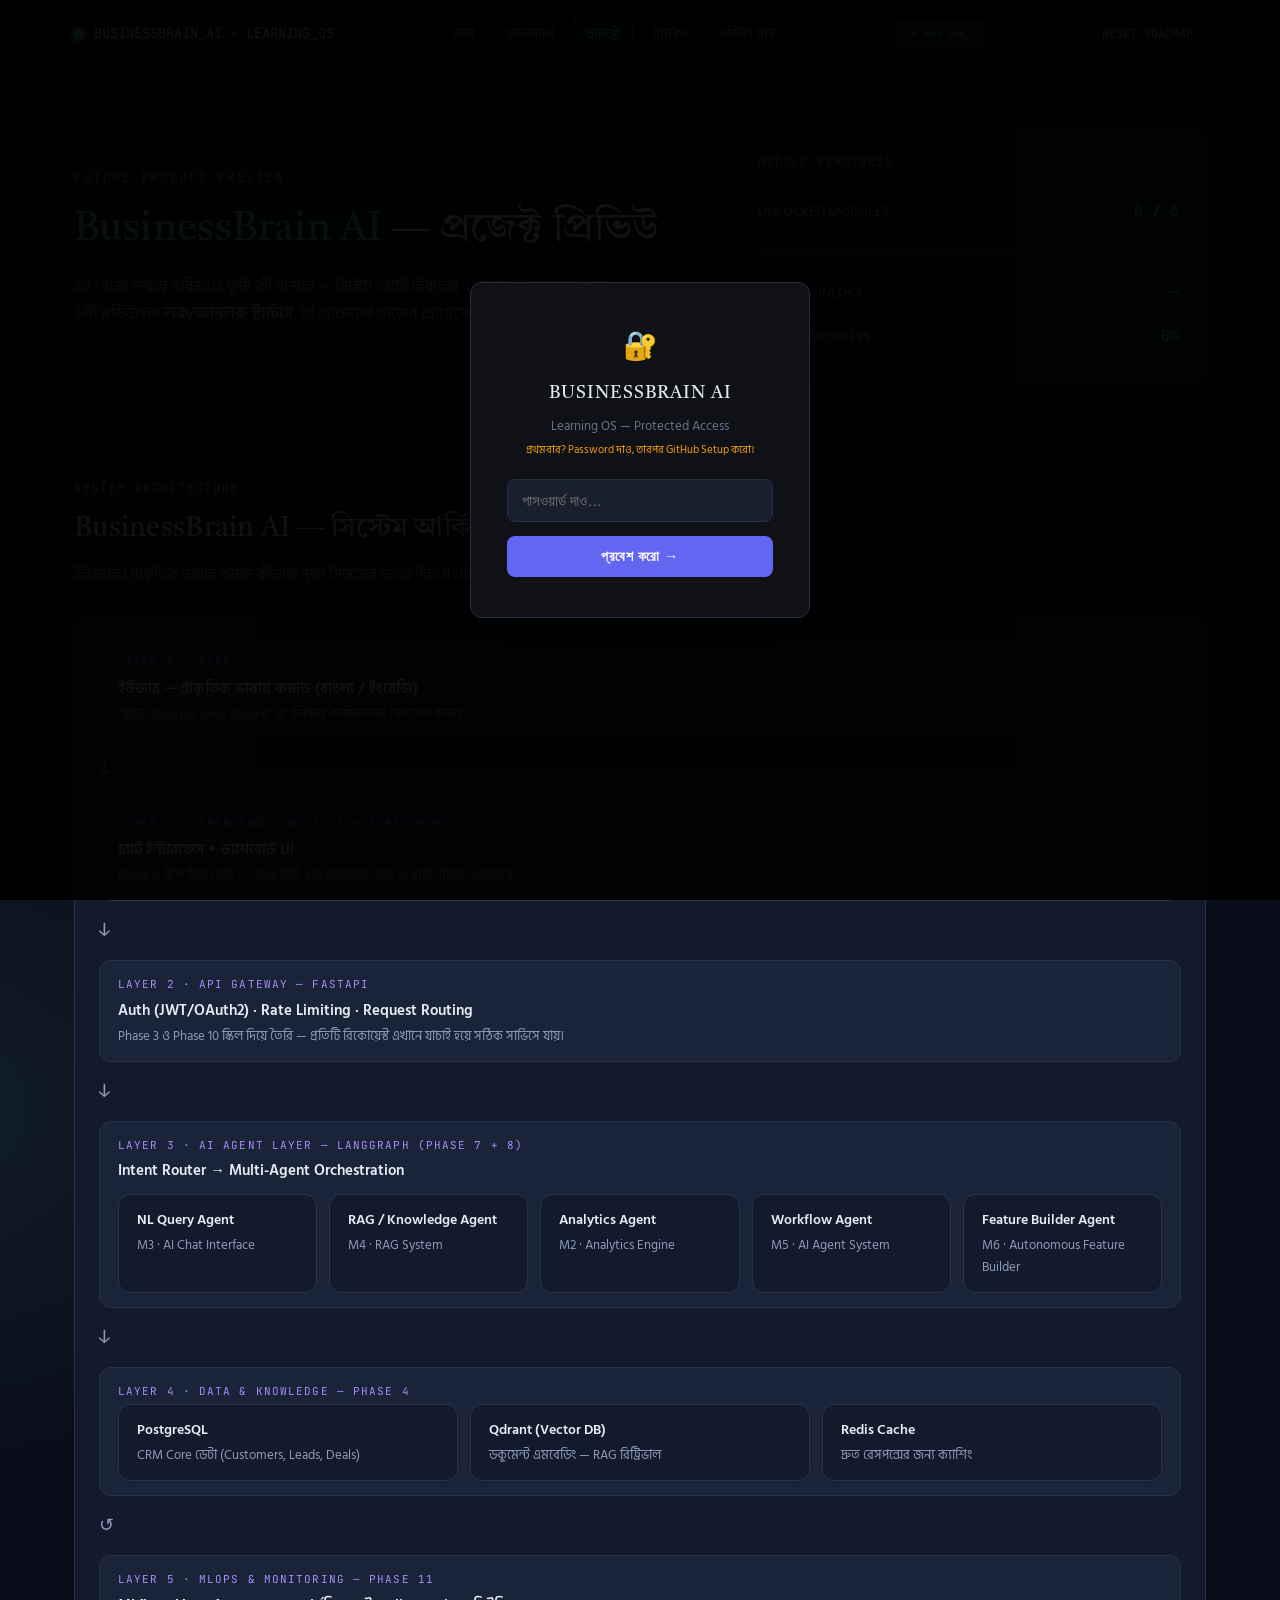
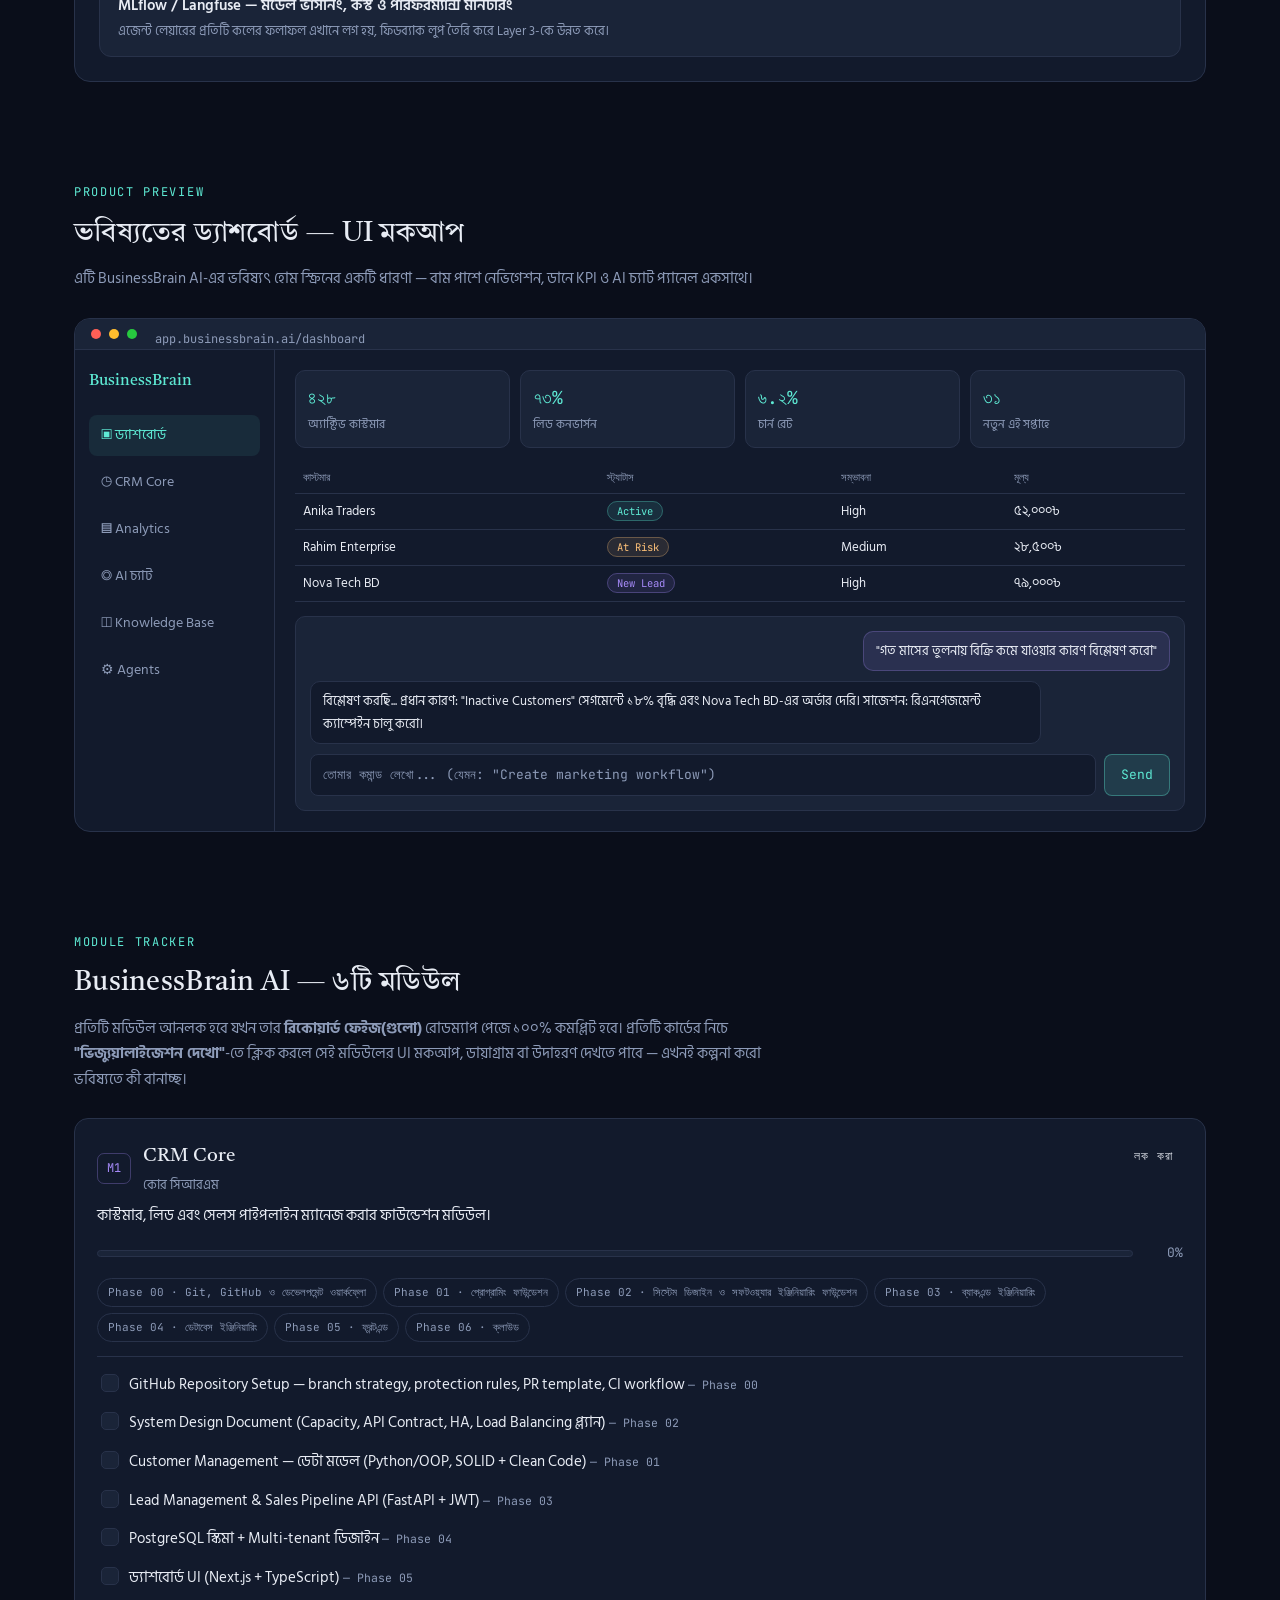
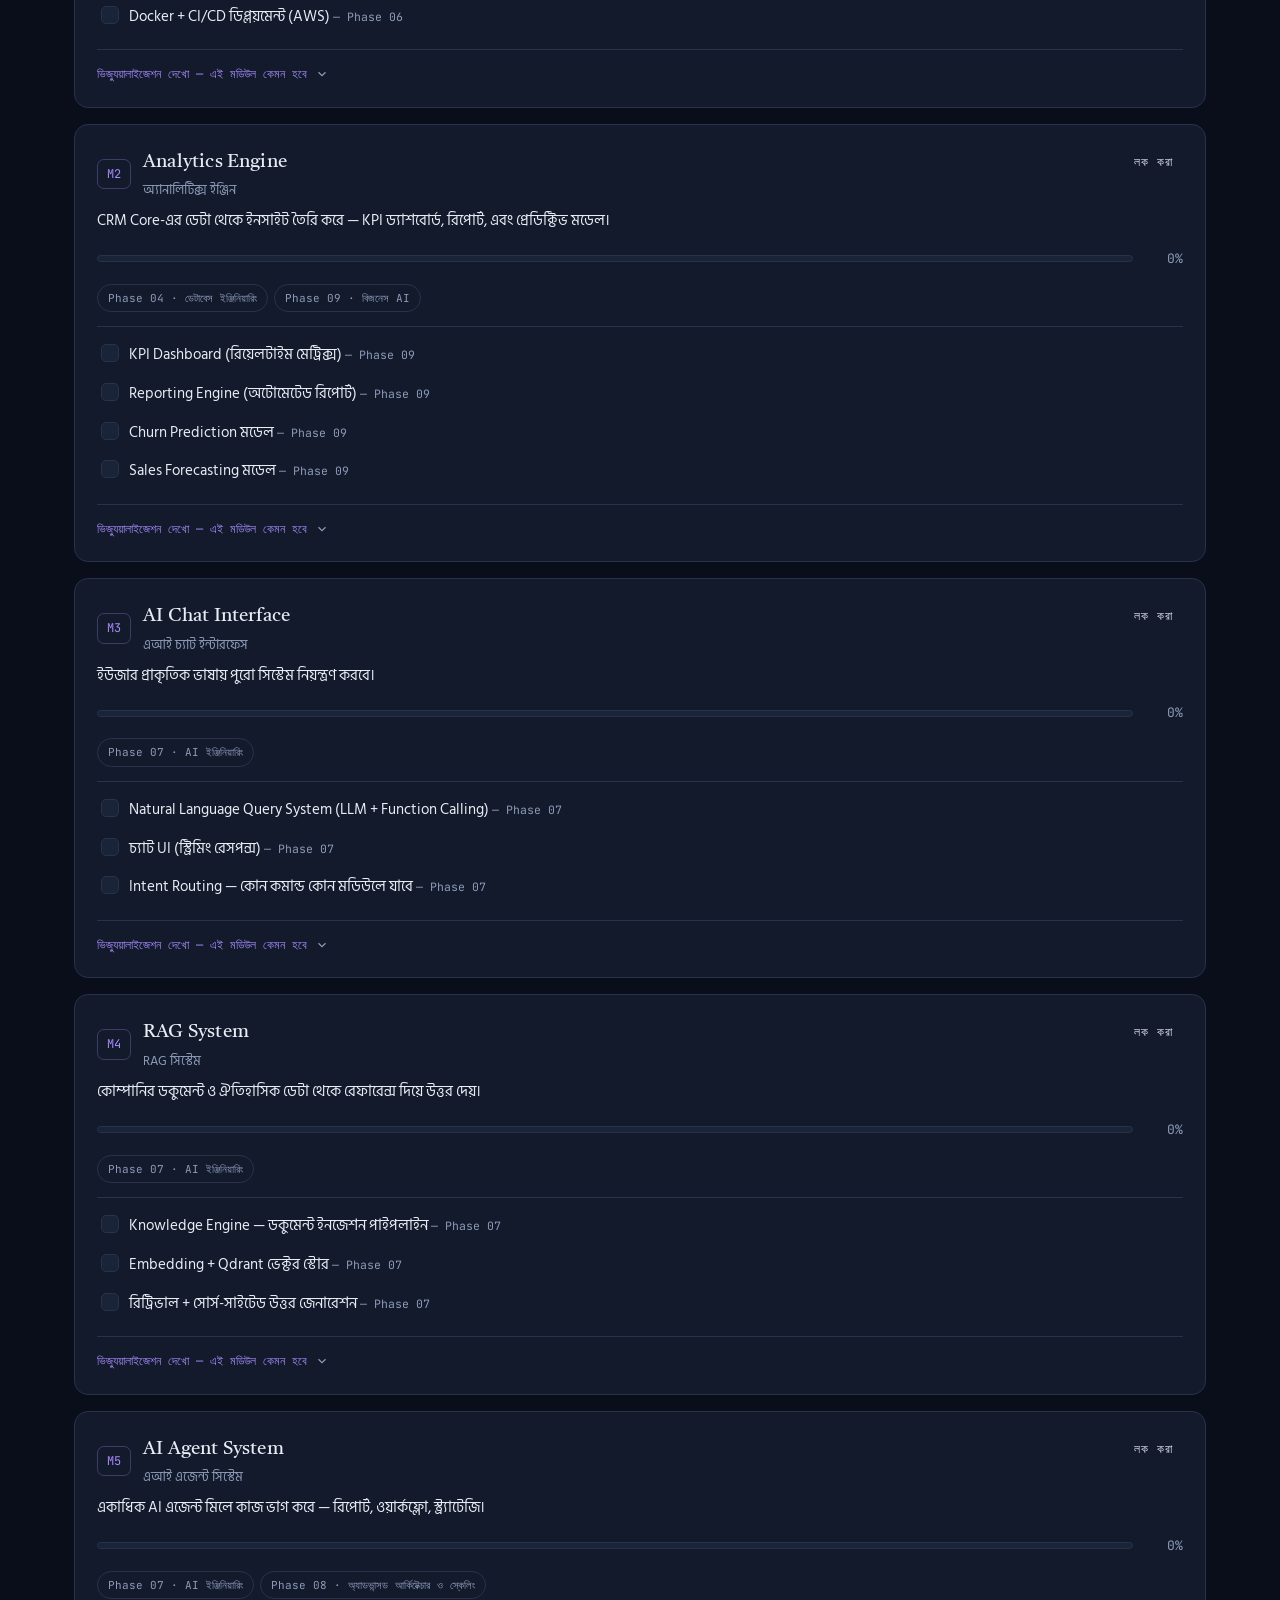
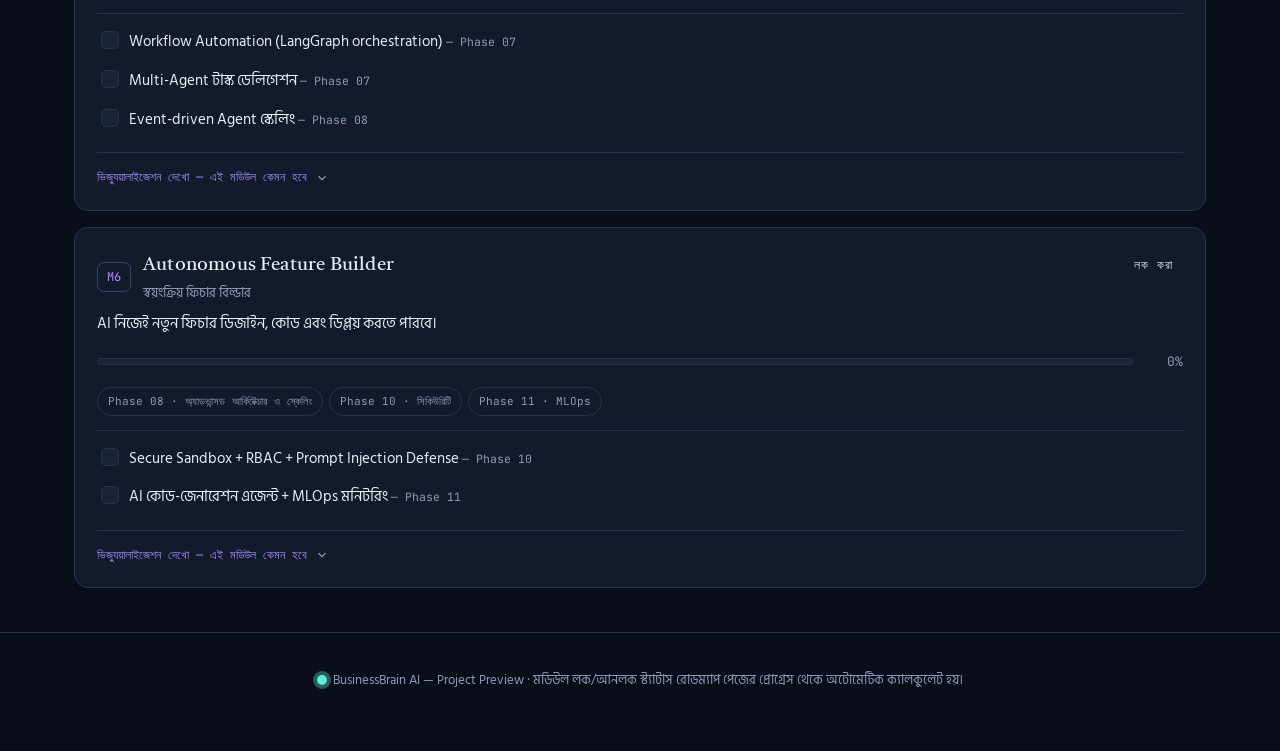
==== commit d2b000e4: "update" ====
--- a/project.html
+++ b/project.html
@@ -16,11 +16,73 @@
       <a href="roadmap.html">রোডম্যাপ</a>
       <a href="project.html" class="active">প্রজেক্ট</a>
       <a href="tracking.html">ট্র্যাকিং</a>
+      <a href="tasks.html">ডেইলি টাস্ক</a>
     </div>
     <span id="bbSyncBadge" class="bb-sync-badge bb-sync-idle" style="font-size:11px;">○ GitHub</span>
     <button class="reset-btn" onclick="resetAll()">RESET ROADMAP</button>
   </div>
 </nav>
+
+<!-- ===== RESET OPTIONS MODAL ===== -->
+<div id="resetModalOverlay" class="modal-overlay" style="display:none;" onclick="bbCloseResetModal()"></div>
+<div id="resetModal" class="gh-modal" style="display:none;">
+  <div class="gh-modal-head">
+    <h3>🗑 রিসেট অপশন</h3>
+    <button class="modal-close" onclick="bbCloseResetModal()">✕</button>
+  </div>
+  <p class="gh-modal-desc">কোন কোন ডেটা রিসেট করতে চাও বেছে নাও — সিলেক্ট করা ডেটা সব ডিভাইসে (GitHub Gist সহ) মুছে যাবে।</p>
+
+  <div class="reset-option-list">
+    <label class="reset-option">
+      <input type="checkbox" class="reset-opt" id="resetOptProgress" checked>
+      <span class="reset-box"></span>
+      <div class="reset-option-body">
+        <strong>✅ রোডম্যাপ প্রোগ্রেস</strong>
+        <p>সব ফেইজের চেক করা স্কিল/টাস্ক — কমপ্লিশন %, লেভেল ও ETA ০-তে ফিরে যাবে।</p>
+      </div>
+    </label>
+    <label class="reset-option">
+      <input type="checkbox" class="reset-opt" id="resetOptNotes" checked>
+      <span class="reset-box"></span>
+      <div class="reset-option-body">
+        <strong>📝 পার্সোনাল নোট</strong>
+        <p>প্রতিটি ফেইজের জন্য লেখা নোট মুছে যাবে।</p>
+      </div>
+    </label>
+    <label class="reset-option">
+      <input type="checkbox" class="reset-opt" id="resetOptTime" checked>
+      <span class="reset-box"></span>
+      <div class="reset-option-body">
+        <strong>⏱ সময় ট্র্যাকিং ও সেশন লগ</strong>
+        <p>মোট সময়, ফেইজ-ভিত্তিক ব্রেকডাউন এবং সাম্প্রতিক সেশন history মুছে যাবে।</p>
+      </div>
+    </label>
+    <label class="reset-option">
+      <input type="checkbox" class="reset-opt" id="resetOptNotion">
+      <span class="reset-box"></span>
+      <div class="reset-option-body">
+        <strong>🔗 Notion লিংক</strong>
+        <p>প্রতিটি ফেইজের সাথে যুক্ত করা Notion পেজ লিংক মুছে যাবে।</p>
+      </div>
+    </label>
+    <label class="reset-option">
+      <input type="checkbox" class="reset-opt" id="resetOptTasks">
+      <span class="reset-box"></span>
+      <div class="reset-option-body">
+        <strong>📅 ডেইলি টাস্ক প্ল্যান</strong>
+        <p>সব শিডিউল করা টাস্ক, প্র্যাকটিস তালিকা এবং Due/Missed history মুছে যাবে।</p>
+      </div>
+    </label>
+  </div>
+
+  <div class="reset-modal-actions">
+    <button class="reset-selectall-btn" onclick="bbToggleAllResetOptions()">সব সিলেক্ট/আনসিলেক্ট</button>
+    <div class="reset-actions-right">
+      <button class="modal-cancel-btn" onclick="bbCloseResetModal()">বাতিল</button>
+      <button class="modal-danger-btn" onclick="bbConfirmReset()">নির্বাচিত ডেটা রিসেট করো</button>
+    </div>
+  </div>
+</div>
 
 <header class="hero">
   <div class="wrap hero-grid">
@@ -541,30 +603,22 @@
 }
 
 function resetAll(){
-  const sure = confirm('তুমি কি নিশ্চিত? "RESET ROADMAP" — এই কমান্ডে সম্পূর্ণ প্রোগ্রেস ০% এ ফিরে যাবে (সব পেজে)।');
-  if(!sure) return;
-  bbResetProgress();
-  document.querySelectorAll('input[type="checkbox"][data-id]').forEach(cb => cb.checked = false);
-  render();
+  bbOpenResetModal();
 }
 
 async function init() {
   const result = await bbInitPage();
-  if (result.shareMode) {
-    const resetBtn = document.querySelector('.reset-btn');
-    if (resetBtn) resetBtn.style.display = 'none';
-    const ghBtn = document.getElementById('ghSetupBtn');
-    if (ghBtn) ghBtn.style.display = 'none';
-    const shareBtn = document.getElementById('shareBtn');
-    if (shareBtn) shareBtn.style.display = 'none';
-    const banner = document.createElement('div');
-    banner.style.cssText = 'background:#1e293b;color:#94a3b8;text-align:center;padding:8px;font-size:12px;letter-spacing:0.5px;';
-    banner.textContent = '👁 VIEW ONLY — শেয়ার লিংকে এসেছো, কোনো পরিবর্তন সেভ হবে না';
-    document.body.insertBefore(banner, document.body.firstChild);
-    // Disable all checkboxes
-    document.querySelectorAll('input[type="checkbox"][data-id]').forEach(cb => { cb.disabled = true; });
-  }
+  // share mode: looks normal, no saving
   render();
+  window.addEventListener('bb:dataReset', (e) => {
+    if (e.detail && e.detail.progress) {
+      const state = bbLoadProgress();
+      document.querySelectorAll('input[type="checkbox"][data-id]').forEach(cb => {
+        cb.checked = bbIsChecked(state, cb.dataset.id);
+      });
+    }
+    render();
+  });
 }
 init();
 </script>
--- a/assets/style.css
+++ b/assets/style.css
@@ -156,14 +156,14 @@
 .rule-card p{ margin:0; font-size:14.5px; }
 
 /* ---------- TIMELINE / SPINE ---------- */
-.timeline{ position:relative; padding-left:64px; }
+.timeline{ position:relative; padding-left:72px; }
 .phase{ position:relative; margin-bottom:18px; }
 .phase::before{
-  content:''; position:absolute; left:21px; top:46px; bottom:-18px; width:2px; background:var(--border);
+  content:''; position:absolute; left:-33px; top:48px; bottom:-18px; width:2px; background:var(--border);
 }
 .phase:last-child::before{ display:none; }
 .phase-node{
-  position:absolute; left:-2px; top:0; width:44px; height:44px;
+  position:absolute; left:-54px; top:0; width:44px; height:44px;
   border-radius:50%; background:var(--surface-2); border:2px solid var(--border);
   display:flex; align-items:center; justify-content:center;
   font-family:'JetBrains Mono', monospace; font-size:13px; font-weight:600;
@@ -186,6 +186,14 @@
 }
 .phase-title h3{ font-size:18px; }
 .phase-meta{ display:flex; align-items:center; gap:12px; flex:0 0 auto; }
+.phase-notion-link{
+  display:inline-flex; align-items:center; gap:5px;
+  padding:5px 10px; border-radius:7px;
+  background:#a78bfa18; border:1px solid #a78bfa44;
+  color:#a78bfa; font-size:12px; font-weight:600;
+  text-decoration:none; white-space:nowrap; transition:background .15s;
+}
+.phase-notion-link:hover{ background:#a78bfa30; }
 .mini-progress{ width:90px; height:6px; background:var(--surface-2); border-radius:99px; overflow:hidden; border:1px solid var(--border); }
 .mini-fill{ height:100%; width:0%; background:linear-gradient(90deg, var(--accent), var(--accent-2)); transition:width .4s ease; }
 .mini-pct{ font-family:'JetBrains Mono', monospace; font-size:13px; color:var(--muted); min-width:38px; text-align:right; }
@@ -491,9 +499,9 @@
   .hero h1{ font-size:30px; }
   .evo-grid{ grid-template-columns:1fr; }
   .page-links{ display:flex; overflow-x:auto; }
-  .timeline{ padding-left:46px; }
-  .phase-node{ width:34px; height:34px; font-size:11px; left:-1px; }
-  .phase::before{ left:16px; top:38px; }
+  .timeline{ padding-left:52px; }
+  .phase-node{ width:34px; height:34px; font-size:11px; left:-42px; }
+  .phase::before{ left:-26px; top:38px; }
   .phase-card summary{ flex-wrap:wrap; }
   .mini-progress{ width:60px; }
   .mockup-body{ grid-template-columns:1fr; }
@@ -729,3 +737,375 @@
 .check-readonly{cursor:default;opacity:.8;}
 .check-readonly input{cursor:default;}
 
+
+/* ============================================================
+   NOTION SECTION
+   ============================================================ */
+.notion-section {
+  margin: 12px 0 0;
+  border: 1px solid var(--border);
+  border-radius: 10px;
+  overflow: hidden;
+  background: color-mix(in srgb, var(--surface) 60%, transparent);
+}
+.notion-header-row {
+  display: flex;
+  align-items: center;
+  justify-content: space-between;
+  padding: 10px 14px;
+  gap: 10px;
+}
+.notion-badge {
+  display: flex;
+  align-items: center;
+  gap: 6px;
+  font-size: 12px;
+  font-weight: 600;
+  color: #a78bfa;
+  letter-spacing: .4px;
+}
+.notion-toggle-btn {
+  font-size: 11px;
+  padding: 4px 10px;
+  border-radius: 6px;
+  border: 1px solid #a78bfa44;
+  background: #a78bfa18;
+  color: #a78bfa;
+  cursor: pointer;
+  transition: background .15s;
+}
+.notion-toggle-btn:hover { background: #a78bfa30; }
+.notion-area-wrap { padding: 0 14px 12px; }
+.notion-input-row {
+  display: flex;
+  gap: 8px;
+  align-items: center;
+}
+.notion-url-input {
+  flex: 1;
+  background: var(--bg);
+  border: 1px solid var(--border);
+  border-radius: 8px;
+  color: var(--text);
+  padding: 8px 12px;
+  font-size: 13px;
+  outline: none;
+  transition: border-color .2s;
+}
+.notion-url-input:focus { border-color: #a78bfa; }
+.notion-open-btn {
+  padding: 8px 14px;
+  border-radius: 8px;
+  background: #a78bfa;
+  color: #fff;
+  border: none;
+  font-size: 13px;
+  font-weight: 600;
+  cursor: pointer;
+  display: inline-flex;
+  align-items: center;
+  gap: 4px;
+  white-space: nowrap;
+  transition: opacity .15s;
+}
+.notion-open-btn:hover { opacity: .85; }
+.notion-footer-row {
+  display: flex;
+  align-items: center;
+  justify-content: space-between;
+  margin-top: 8px;
+}
+.notion-status { font-size: 11px; color: var(--muted); }
+.notion-save-btn {
+  font-size: 11px;
+  padding: 4px 12px;
+  border-radius: 6px;
+  border: 1px solid var(--border);
+  background: var(--surface);
+  color: var(--text);
+  cursor: pointer;
+}
+.notion-save-btn:hover { background: var(--border); }
+
+/* ============================================================
+   TIME TRACKER SECTION
+   ============================================================ */
+.time-section {
+  margin: 12px 0 0;
+  border: 1px solid var(--border);
+  border-radius: 10px;
+  overflow: hidden;
+  background: color-mix(in srgb, var(--surface) 60%, transparent);
+}
+.time-header-row {
+  display: flex;
+  align-items: center;
+  justify-content: space-between;
+  padding: 10px 14px;
+  gap: 10px;
+}
+.time-badge {
+  font-size: 12px;
+  font-weight: 600;
+  color: #34d399;
+  letter-spacing: .4px;
+}
+.time-total-badge {
+  font-size: 11px;
+  background: #34d39922;
+  border: 1px solid #34d39944;
+  color: #34d399;
+  padding: 3px 10px;
+  border-radius: 20px;
+  font-weight: 600;
+}
+.time-body { padding: 0 14px 14px; }
+.time-timer-row {
+  display: flex;
+  align-items: center;
+  gap: 10px;
+  flex-wrap: wrap;
+}
+.time-start-btn {
+  padding: 7px 16px;
+  border-radius: 8px;
+  border: 1px solid #34d39955;
+  background: #34d39918;
+  color: #34d399;
+  font-size: 13px;
+  font-weight: 600;
+  cursor: pointer;
+  transition: background .15s;
+  white-space: nowrap;
+}
+.time-start-btn:hover { background: #34d39930; }
+.time-start-btn.running {
+  background: #f8717130;
+  border-color: #f8717155;
+  color: #f87171;
+}
+.time-display {
+  font-family: 'Courier New', monospace;
+  font-size: 18px;
+  font-weight: 700;
+  color: var(--text);
+  letter-spacing: 2px;
+  min-width: 80px;
+}
+.time-manual-row {
+  display: flex;
+  align-items: center;
+  gap: 6px;
+  margin-left: auto;
+}
+.time-manual-input {
+  width: 70px;
+  background: var(--bg);
+  border: 1px solid var(--border);
+  border-radius: 7px;
+  color: var(--text);
+  padding: 6px 8px;
+  font-size: 13px;
+  text-align: center;
+  outline: none;
+}
+.time-manual-input:focus { border-color: #34d399; }
+.time-add-btn {
+  padding: 6px 12px;
+  border-radius: 7px;
+  border: 1px solid var(--border);
+  background: var(--surface);
+  color: var(--text);
+  font-size: 12px;
+  cursor: pointer;
+  white-space: nowrap;
+}
+.time-add-btn:hover { background: var(--border); }
+.time-log-preview { margin-top: 10px; }
+.tl-chips { display: flex; flex-wrap: wrap; gap: 6px; }
+.tl-chip {
+  font-size: 11px;
+  padding: 3px 9px;
+  border-radius: 20px;
+  background: #1e293b;
+  border: 1px solid var(--border);
+  color: var(--muted);
+  white-space: nowrap;
+}
+
+/* ----- Reset Options Modal ----- */
+.reset-option-list{ display:flex; flex-direction:column; gap:10px; margin-bottom:20px; }
+.reset-option{
+  display:flex; align-items:flex-start; gap:12px; cursor:pointer;
+  padding:12px 14px; border:1px solid var(--border); border-radius:10px;
+  background:var(--surface-2); transition:border-color .15s, background .15s;
+}
+.reset-option:hover{ border-color:var(--accent); }
+.reset-option input{ display:none; }
+.reset-box{
+  flex:0 0 18px; width:18px; height:18px; border-radius:5px; margin-top:2px;
+  border:1.5px solid var(--border); background:var(--surface);
+  display:flex; align-items:center; justify-content:center; transition:all .15s ease;
+}
+.reset-box::after{
+  content:''; width:9px; height:9px; border-radius:2px;
+  background:var(--accent); opacity:0; transform:scale(.4); transition:all .15s ease;
+}
+.reset-option input:checked + .reset-box{ border-color:var(--accent); background:rgba(94,234,212,0.08); }
+.reset-option input:checked + .reset-box::after{ opacity:1; transform:scale(1); }
+.reset-option-body{ flex:1; min-width:0; }
+.reset-option-body strong{ display:block; font-size:14px; margin-bottom:4px; }
+.reset-option-body p{ font-size:12.5px; color:var(--muted); margin:0; line-height:1.5; }
+
+.reset-modal-actions{ display:flex; gap:10px; flex-wrap:wrap; align-items:center; }
+.reset-actions-right{ display:flex; gap:10px; margin-left:auto; flex-wrap:wrap; }
+.reset-selectall-btn{
+  padding:9px 14px; background:transparent; border:1px solid var(--border);
+  color:var(--muted); border-radius:8px; font-size:12.5px; cursor:pointer; font-family:inherit;
+}
+.reset-selectall-btn:hover{ border-color:var(--accent); color:var(--text); }
+.modal-cancel-btn{
+  padding:9px 16px; background:var(--surface-2); border:1px solid var(--border);
+  color:var(--muted); border-radius:8px; font-size:13px; cursor:pointer; font-family:inherit;
+}
+.modal-cancel-btn:hover{ color:var(--text); }
+.modal-danger-btn{
+  padding:9px 18px; background:#f87171; border:none; color:#1a0a0a;
+  border-radius:8px; font-size:13px; font-weight:700; cursor:pointer; font-family:inherit;
+}
+.modal-danger-btn:hover{ filter:brightness(1.08); }
+
+/* =========================================================
+   DAILY TASK PLAN — ডেইলি টাস্ক পেজ
+   ========================================================= */
+.pill.red{ color:var(--danger); background:rgba(244,151,122,0.12); border:1px solid rgba(244,151,122,0.35); }
+
+/* ---- Due banner ---- */
+.due-banner{
+  display:flex; align-items:center; gap:12px; flex-wrap:wrap;
+  background:rgba(244,151,122,0.08); border:1px solid rgba(244,151,122,0.35);
+  border-radius:12px; padding:14px 18px; margin-bottom:24px;
+}
+.due-banner .ico{ font-size:20px; flex-shrink:0; }
+.due-banner strong{ color:var(--danger); }
+.due-banner p{ margin:0; font-size:13.5px; color:var(--text); }
+
+/* ---- Generic form controls used across the Add-Task form ---- */
+.task-form-card{ background:var(--surface); border:1px solid var(--border); border-radius:16px; padding:24px; margin-bottom:28px; }
+.task-form-grid{ display:grid; grid-template-columns:repeat(auto-fit,minmax(190px,1fr)); gap:14px; margin-bottom:14px; }
+.task-form-full{ grid-column:1/-1; }
+.task-field label{ display:block; font-size:12px; color:var(--muted); margin-bottom:6px; font-family:'JetBrains Mono', monospace; letter-spacing:.03em; }
+.task-input, .task-select, .task-textarea{
+  width:100%; box-sizing:border-box; background:var(--surface-2); border:1px solid var(--border);
+  color:var(--text); border-radius:8px; padding:10px 12px; font-size:14px; font-family:inherit; outline:none;
+  transition:border-color .15s;
+}
+.task-input:focus, .task-select:focus, .task-textarea:focus{ border-color:var(--accent); }
+.task-textarea{ resize:vertical; min-height:56px; }
+.task-duration-row{ display:flex; gap:8px; align-items:center; }
+.task-duration-row .task-input{ width:80px; flex:0 0 auto; }
+.task-duration-row span{ color:var(--muted); font-size:13px; white-space:nowrap; }
+
+.practice-add-row{ display:flex; gap:8px; }
+.practice-add-row .task-input{ flex:1; }
+.practice-add-btn, .form-submit-btn{
+  background:var(--accent); color:#06251f; border:none; border-radius:8px; padding:10px 16px;
+  font-size:13.5px; font-weight:700; cursor:pointer; font-family:inherit; white-space:nowrap; transition:filter .15s;
+}
+.practice-add-btn:hover, .form-submit-btn:hover{ filter:brightness(1.08); }
+.practice-chip-row{ display:flex; flex-wrap:wrap; gap:8px; margin-top:10px; }
+.practice-chip{
+  display:flex; align-items:center; gap:8px; background:var(--surface-2); border:1px solid var(--border);
+  border-radius:99px; padding:6px 8px 6px 14px; font-size:12.5px; color:var(--text);
+}
+.practice-chip button{
+  background:none; border:none; color:var(--muted); cursor:pointer; font-size:13px; line-height:1;
+  width:18px; height:18px; border-radius:50%; display:flex; align-items:center; justify-content:center;
+}
+.practice-chip button:hover{ background:rgba(244,151,122,0.18); color:var(--danger); }
+
+.phase-picker-box{ margin-top:6px; border:1px solid var(--border); border-radius:10px; padding:10px 12px; background:var(--surface-2); display:none; }
+.phase-picker-box.open{ display:block; }
+.phase-picker-list{ display:grid; grid-template-columns:repeat(auto-fit,minmax(220px,1fr)); gap:2px; max-height:220px; overflow-y:auto; margin-top:6px; }
+
+.task-form-actions{ display:flex; align-items:center; gap:12px; margin-top:6px; }
+.task-cancel-edit-btn{ background:transparent; border:1px solid var(--border); color:var(--muted); border-radius:8px; padding:10px 16px; cursor:pointer; font-size:13px; font-family:inherit; }
+.task-cancel-edit-btn:hover{ color:var(--text); border-color:var(--accent); }
+
+/* ---- Section headers within the page ---- */
+.task-section{ margin-bottom:34px; }
+.task-section-head{ display:flex; align-items:baseline; justify-content:space-between; gap:12px; margin-bottom:14px; flex-wrap:wrap; }
+.task-section-head h2{ font-size:21px; }
+.task-section-count{ font-size:12px; color:var(--muted); font-family:'JetBrains Mono', monospace; }
+.task-empty{ color:var(--muted); font-size:13.5px; padding:18px; text-align:center; background:var(--surface); border:1px dashed var(--border); border-radius:12px; }
+
+/* ---- Task cards (today / generic) ---- */
+.task-list{ display:flex; flex-direction:column; gap:14px; }
+.task-card{ background:var(--surface); border:1px solid var(--border); border-left:3px solid var(--border); border-radius:14px; padding:18px 20px; }
+.task-card.priority-high{ border-left-color:var(--danger); }
+.task-card.priority-medium{ border-left-color:var(--warn); }
+.task-card.priority-low{ border-left-color:var(--accent); }
+.task-card.is-done{ opacity:.7; }
+.task-card.is-done .task-topic{ text-decoration:line-through; text-decoration-color:var(--border); color:var(--muted); }
+.task-card-head{ display:flex; align-items:flex-start; justify-content:space-between; gap:12px; flex-wrap:wrap; margin-bottom:10px; }
+.task-card-titles{ min-width:0; }
+.task-tag-row{ display:flex; align-items:center; gap:8px; margin-bottom:6px; flex-wrap:wrap; }
+.task-phase-tag{ font-family:'JetBrains Mono', monospace; font-size:10.5px; color:var(--accent-2); border:1px solid rgba(167,139,250,0.3); background:rgba(167,139,250,0.08); border-radius:99px; padding:2px 9px; }
+.task-topic{ font-size:16px; font-weight:600; color:var(--text); }
+.task-carry-note{ font-size:11.5px; color:var(--warn); margin-top:4px; }
+.task-card-actions{ display:flex; gap:6px; flex-shrink:0; }
+.task-icon-btn{
+  background:var(--surface-2); border:1px solid var(--border); color:var(--muted); border-radius:7px;
+  width:30px; height:30px; display:flex; align-items:center; justify-content:center; cursor:pointer; font-size:13px;
+  transition:all .15s;
+}
+.task-icon-btn:hover{ color:var(--text); border-color:var(--accent); }
+.task-icon-btn.danger:hover{ color:var(--danger); border-color:var(--danger); }
+
+.task-practice-list{ display:flex; flex-direction:column; gap:1px; margin:10px 0; }
+.task-time-row{ display:flex; align-items:center; gap:14px; flex-wrap:wrap; margin-top:12px; padding-top:12px; border-top:1px solid var(--border); }
+.task-time-row .time-display{ min-width:auto; }
+.task-time-meta{ font-size:12px; color:var(--muted); font-family:'JetBrains Mono', monospace; }
+.task-time-meta strong{ color:var(--text); }
+.task-mini-progress{ flex:1; min-width:120px; height:6px; background:var(--surface-2); border-radius:99px; overflow:hidden; border:1px solid var(--border); }
+.task-mini-progress > div{ height:100%; background:linear-gradient(90deg, var(--accent), var(--accent-2)); border-radius:99px; transition:width .4s; }
+.task-mini-progress.over > div{ background:linear-gradient(90deg, var(--warn), var(--danger)); }
+.task-complete-row{ display:flex; gap:8px; margin-top:12px; flex-wrap:wrap; }
+.task-complete-btn{ background:rgba(94,234,212,0.12); color:var(--accent); border:1px solid rgba(94,234,212,0.4); border-radius:8px; padding:8px 14px; font-size:12.5px; cursor:pointer; font-family:inherit; font-weight:600; }
+.task-complete-btn:hover{ background:rgba(94,234,212,0.2); }
+.task-reopen-btn{ background:transparent; color:var(--muted); border:1px solid var(--border); border-radius:8px; padding:8px 14px; font-size:12.5px; cursor:pointer; font-family:inherit; }
+.task-reopen-btn:hover{ color:var(--text); border-color:var(--accent); }
+
+/* ---- Missed / Due history ---- */
+.missed-card{ background:var(--surface); border:1px solid rgba(244,151,122,0.25); border-radius:12px; padding:14px 18px; }
+.missed-card .arrow-note{ font-size:12px; color:var(--muted); margin-top:6px; }
+.missed-card .arrow-note a{ color:var(--accent-2); }
+
+/* ---- Upcoming agenda ---- */
+.agenda-list{ display:flex; flex-direction:column; gap:8px; }
+.agenda-row{ display:flex; align-items:center; gap:14px; background:var(--surface); border:1px solid var(--border); border-radius:10px; padding:10px 16px; flex-wrap:wrap; }
+.agenda-date{ font-family:'JetBrains Mono', monospace; font-size:12px; color:var(--accent-2); flex:0 0 90px; }
+.agenda-topic{ flex:1; min-width:140px; font-size:13.5px; }
+.agenda-mins{ font-family:'JetBrains Mono', monospace; font-size:12px; color:var(--muted); }
+
+/* ---- Weekly chart ---- */
+.week-chart{ display:flex; gap:10px; align-items:flex-end; height:160px; padding-top:10px; }
+.week-day{ flex:1; display:flex; flex-direction:column; align-items:center; justify-content:flex-end; height:100%; gap:6px; }
+.week-bars{ display:flex; align-items:flex-end; gap:3px; height:100%; }
+.week-bar{ width:13px; border-radius:5px 5px 0 0; min-height:3px; transition:height .3s; }
+.week-bar.planned{ background:var(--surface-2); border:1px solid var(--border); }
+.week-bar.done{ background:linear-gradient(180deg, var(--accent), var(--accent-2)); }
+.week-bar.done.over{ background:linear-gradient(180deg, var(--warn), var(--danger)); }
+.week-day .wl{ font-size:11px; color:var(--muted); }
+.week-day .wv{ font-size:10.5px; color:var(--text); font-family:'JetBrains Mono', monospace; }
+.week-legend{ display:flex; gap:16px; font-size:12px; color:var(--muted); margin-top:8px; }
+.week-legend span{ display:flex; align-items:center; gap:6px; }
+.week-legend .dot{ width:10px; height:10px; border-radius:3px; display:inline-block; }
+
+/* ---- Settings card ---- */
+.settings-card{ background:var(--surface); border:1px solid var(--border); border-radius:14px; padding:18px 20px; }
+.settings-row{ display:flex; gap:16px; flex-wrap:wrap; align-items:flex-end; margin-top:10px; }
+.settings-field{ flex:0 0 160px; }
+.settings-save-btn{ background:var(--surface-2); border:1px solid var(--border); color:var(--text); border-radius:8px; padding:10px 16px; font-size:13px; cursor:pointer; font-family:inherit; }
+.settings-save-btn:hover{ border-color:var(--accent); color:var(--accent); }
+.settings-saved-msg{ font-size:12px; color:var(--accent); margin-left:6px; }
